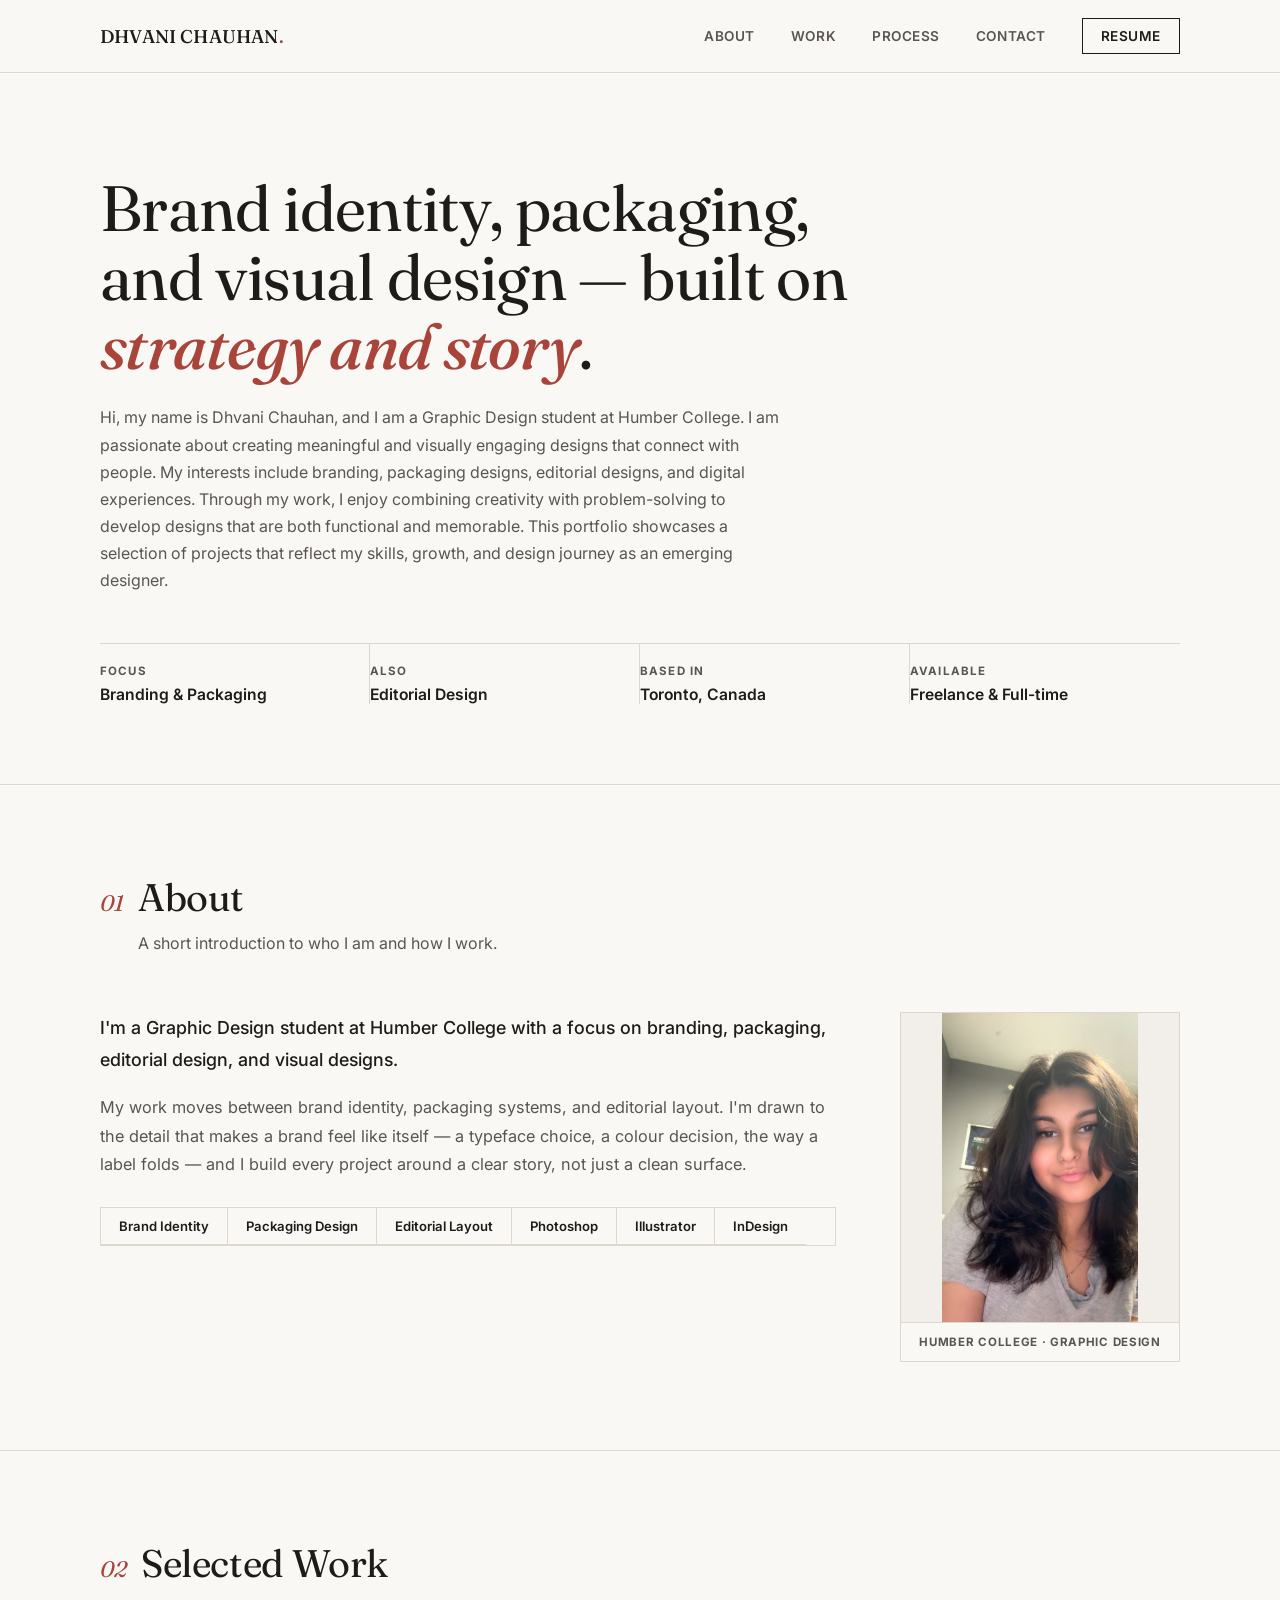
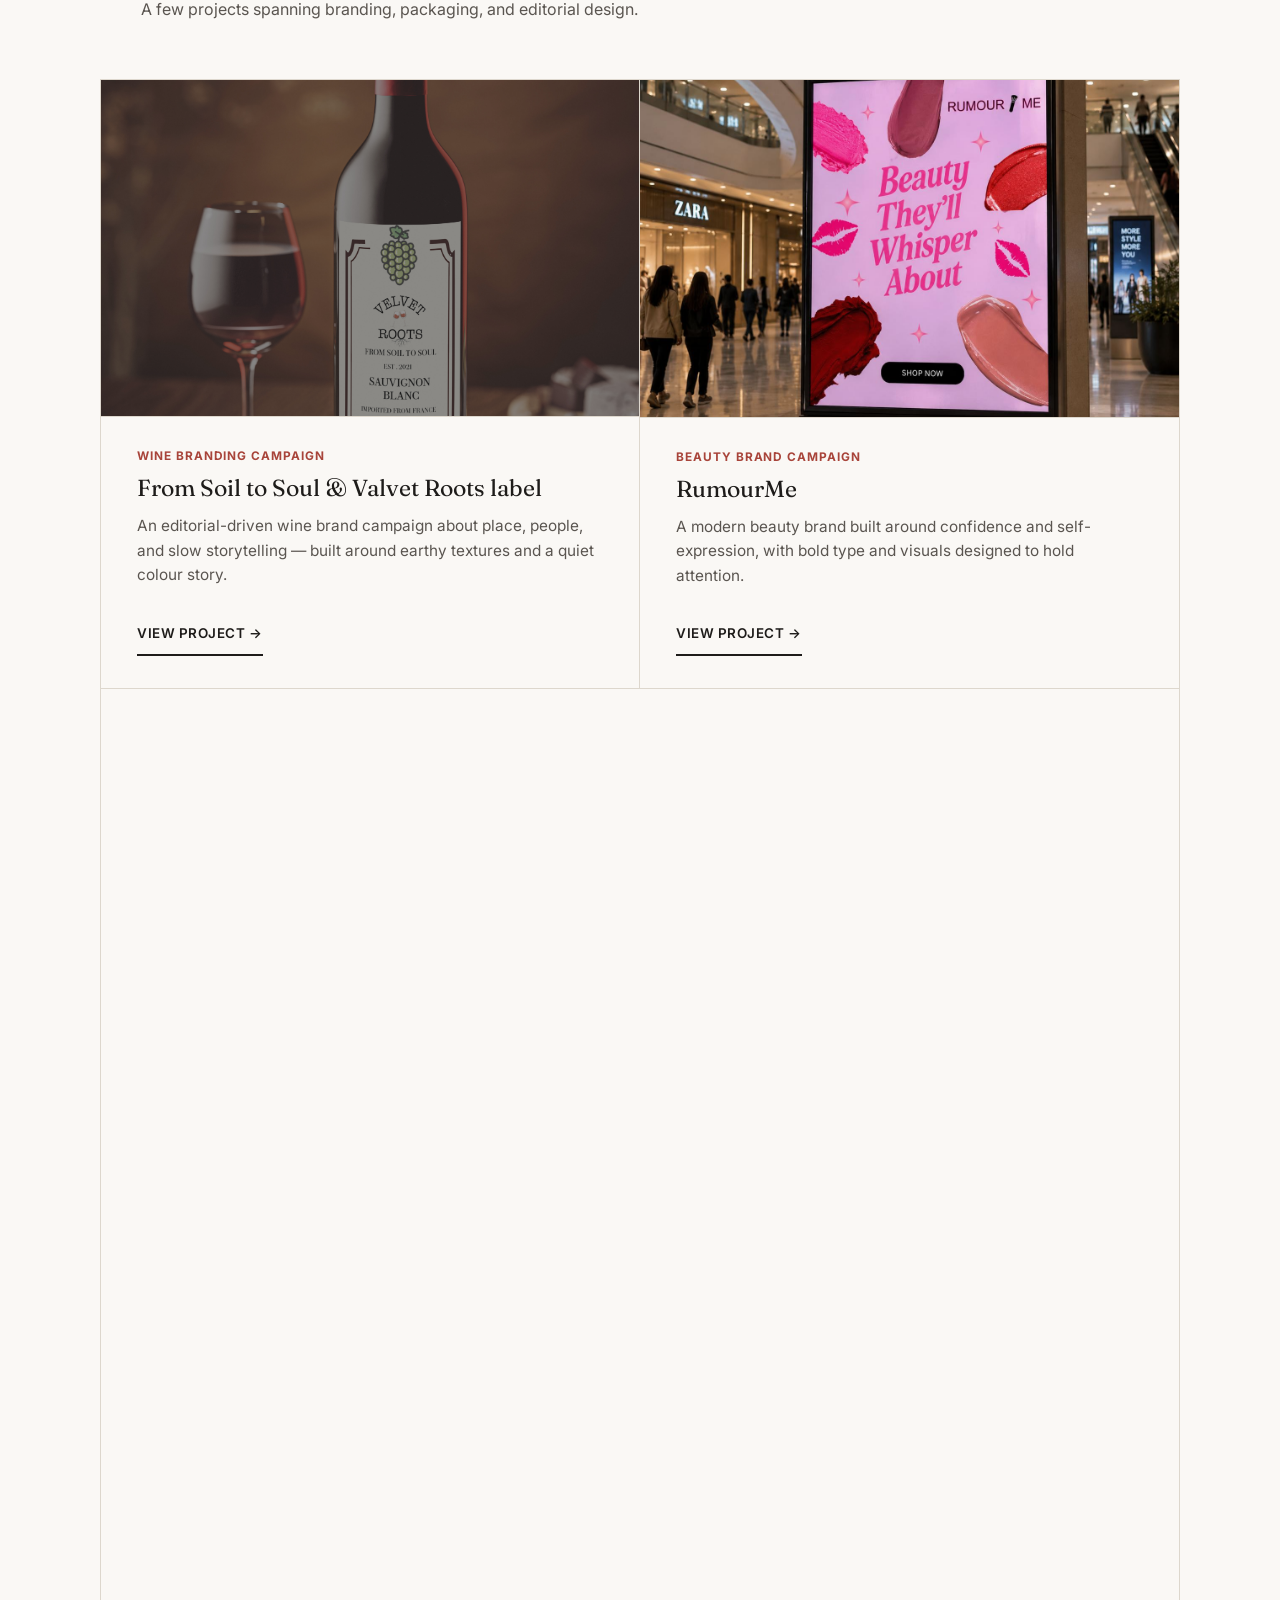
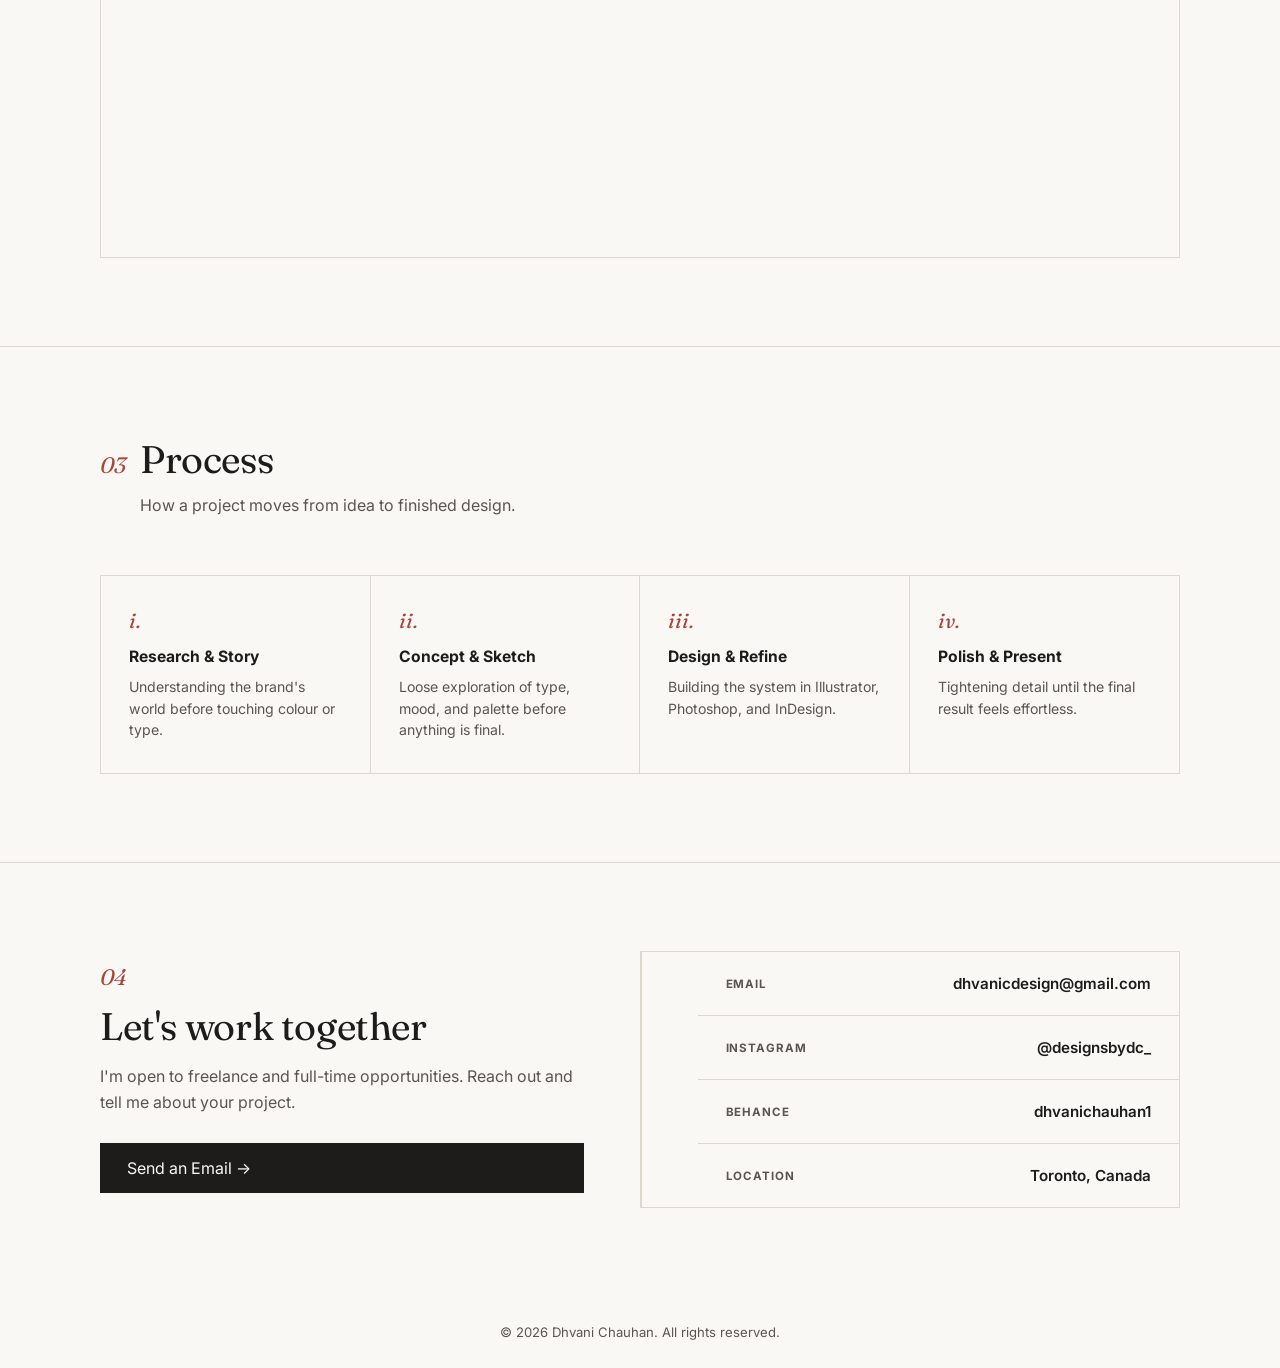
==== index.html @ 1aedb8bd "Update index.html" ====
<!DOCTYPE html>
<html lang="en">
<head>
<meta charset="UTF-8">
<meta name="viewport" content="width=device-width, initial-scale=1.0">
<title>Dhvani Chauhan — Graphic Design</title>
<link rel="preconnect" href="https://fonts.googleapis.com">
<link rel="preconnect" href="https://fonts.gstatic.com" crossorigin>
<link href="https://fonts.googleapis.com/css2?family=Fraunces:opsz,wght@9..144,300..700&family=Inter:wght@400;500;600;700;800&display=swap" rel="stylesheet">
<style>
  :root{
    --paper:#FAF8F5;
    --panel:#F2EFEA;
    --ink:#1E1C1A;
    --ink-soft:#5A5550;
    --line:#DDD7CD;
    --accent:#A8443A;
    --accent-soft:#E8D9D2;
    --num-offset:52px;
  }

  *{margin:0;padding:0;box-sizing:border-box;}
  html{scroll-behavior:smooth;}

  body{
    background:var(--paper);
    color:var(--ink);
    font-family:'Inter', sans-serif;
  }

  @media (prefers-reduced-motion: reduce){
    *{animation:none !important; transition:none !important;}
  }

  a{color:inherit;text-decoration:none;}
  img{display:block;max-width:100%;}

  .wrap{max-width:1160px;margin:0 auto;padding:0 40px;}

  nav{
    position:sticky; top:0; z-index:50;
    background:var(--paper);
    border-bottom:1px solid var(--line);
  }
  nav .wrap{display:flex;align-items:center;justify-content:space-between;height:72px;}
  .brand{
    font-family:'Fraunces', serif;
    font-weight:500;
    font-size:1.15rem;
    letter-spacing:0.01em;
    text-transform:uppercase;
  }
  .brand span{color:var(--accent);}
  .navlinks{display:flex;align-items:center;gap:36px;font-size:0.85rem;font-weight:600;letter-spacing:0.04em;text-transform:uppercase;}
  .navlinks a{position:relative;padding:6px 0;color:var(--ink-soft);transition:color .2s;}
  .navlinks a:hover{color:var(--ink);}
  .navlinks a:focus-visible, .btn:focus-visible, .pcard a:focus-visible{outline:2px solid var(--accent); outline-offset:3px;}
  .nav-resume{
    border:1.5px solid var(--ink); color:var(--ink) !important;
    padding:9px 18px !important; transition:background .2s, color .2s, border-color .2s;
  }
  .nav-resume:hover{background:var(--ink); color:var(--paper) !important;}

  header.hero{border-bottom:1px solid var(--line);}
  .hero-main{padding:100px 0 80px;}

  .eyebrow{
    font-size:0.78rem; font-weight:700; letter-spacing:0.12em; text-transform:uppercase;
    color:var(--accent); margin-bottom:20px; display:block;
  }

  h1.title{
    font-family:'Fraunces', serif;
    font-weight:400;
    font-size:clamp(2.4rem, 5vw, 4rem);
    line-height:1.08;
    letter-spacing:-0.01em;
    max-width:780px;
  }
  h1.title em{
    font-style:italic; font-weight:500; color:var(--accent);
  }

  .hero-sub{
    max-width:680px; margin-top:24px;
    font-size:1rem; line-height:1.7; color:var(--ink-soft);
  }

  .hero-stats{
    display:grid; grid-template-columns:repeat(4, 1fr);
    margin-top:48px; border-top:1px solid var(--line);
  }
  .side-stat{border-right:1px solid var(--line); padding:20px 28px 0 0;}
  .side-stat:last-child{border-right:none;}
  .side-stat .label{font-size:0.72rem; font-weight:700; letter-spacing:0.1em; text-transform:uppercase; color:var(--ink-soft); display:block; margin-bottom:6px;}
  .side-stat .value{font-size:0.98rem; font-weight:600;}

  .section{padding:88px 0; border-bottom:1px solid var(--line);}
  .section-head{
    display:flex; align-items:baseline; gap:14px; margin-bottom:56px; flex-wrap:wrap;
  }
  .section-head-text{flex:1; min-width:240px;}
  .section-num{
    font-family:'Fraunces', serif; font-weight:400; font-style:italic; font-size:1.4rem; color:var(--accent);
    line-height:1;
  }
  h2.section-title{
    font-family:'Fraunces', serif; font-weight:400; font-size:clamp(1.8rem,3.2vw,2.4rem);
    letter-spacing:-0.01em; margin-bottom:14px;
  }
  .section-head-text h2.section-title{display:inline; margin-bottom:0;}
  .section-desc{color:var(--ink-soft); font-size:1rem; line-height:1.6; max-width:560px;}
  .section-head-text .section-desc{display:block; margin-top:10px;}

  .about-section-grid{display:grid; grid-template-columns:1fr 280px; gap:64px; align-items:start;}
  .frame{
    position:relative; aspect-ratio:4/5; width:100%;
    background:var(--panel);
    border:1px solid var(--line);
    display:flex; align-items:center; justify-content:center;
  }
  .frame-initial{font-family:'Fraunces', serif; font-weight:400; font-size:5rem; color:var(--ink-soft);}
  .frame-photo{position:absolute; inset:0; width:100%; height:100%; object-fit:contain; display:block;}
  .frame-caption{
    position:absolute; bottom:0; left:0; right:0;
    border-top:1px solid var(--line); background:var(--paper);
    padding:12px 14px; font-size:0.72rem; font-weight:700; letter-spacing:0.06em; text-transform:uppercase;
    text-align:center; color:var(--ink-soft);
  }
  .about-copy p{font-size:1.02rem; line-height:1.75; color:var(--ink-soft); margin-bottom:18px;}
  .about-copy p:first-child{font-size:1.12rem; color:var(--ink); font-weight:500;}
  .skills-row{display:flex; gap:0; flex-wrap:wrap; margin-top:28px; border:1px solid var(--line);}
  .skill-chip{
    font-size:0.82rem; font-weight:600; padding:10px 18px;
    border-right:1px solid var(--line); border-bottom:1px solid var(--line);
  }
  .skill-chip:last-child{border-right:none;}

  .pin-grid{
    display:grid; grid-template-columns:repeat(2, 1fr);
    border:1px solid var(--line);
  }
  .pcard{
    background:var(--paper);
    display:flex; flex-direction:column;
    border-right:1px solid var(--line);
    border-bottom:1px solid var(--line);
  }
  .pcard:nth-child(2n){border-right:none;}
  .pin-grid .pcard:nth-last-child(-n+2){border-bottom:none;}

  .pcard-img-wrap{overflow:hidden; border-bottom:1px solid var(--line);}
  .pcard-img{
    width:100%; aspect-ratio:16/10; object-fit:cover; display:block;
    filter:grayscale(8%);
    transition:transform .5s ease;
  }
  .pcard:hover .pcard-img{transform:scale(1.03);}

  .pcard-body{padding:32px 36px; flex:1; display:flex; flex-direction:column;}
  .pcard-meta{font-size:0.74rem; font-weight:700; color:var(--accent); letter-spacing:0.08em; text-transform:uppercase; margin-bottom:10px;}
  .pcard h3{
    font-family:'Fraunces', serif; font-weight:400; font-size:1.45rem; margin-bottom:12px;
  }
  .pcard p{color:var(--ink-soft); font-size:0.96rem; line-height:1.6; margin-bottom:24px; flex:1;}

  .btn{
    display:inline-flex; align-items:center; gap:8px;
    font-weight:600; font-size:0.84rem; letter-spacing:0.04em; text-transform:uppercase;
    padding:13px 0; width:fit-content;
    border-bottom:2px solid var(--ink); transition:border-color .2s, color .2s;
  }
  .btn:hover{color:var(--accent); border-color:var(--accent);}
  .btn-block{
    border:1px solid var(--ink); border-bottom-width:1px; padding:14px 26px; background:var(--ink); color:var(--paper);
    transition:background .2s, color .2s, border-color .2s;
  }
  .btn-block:hover{background:var(--accent); border-color:var(--accent); color:#fff;}

  .process-row{
    display:grid; grid-template-columns:repeat(4,1fr);
    border:1px solid var(--line);
  }
  .process-step{
    padding:32px 28px; border-right:1px solid var(--line);
  }
  .process-step:last-child{border-right:none;}
  .process-step .num{
    font-family:'Fraunces', serif; font-style:italic; font-weight:400; font-size:1.3rem; color:var(--accent); margin-bottom:14px; display:block;
  }
  .process-step h4{font-size:0.98rem; font-weight:700; margin-bottom:10px;}
  .process-step p{font-size:0.88rem; color:var(--ink-soft); line-height:1.55;}

  #contact{border-bottom:none;}
  .contact-grid{display:grid; grid-template-columns:1fr 1px 1fr; gap:0;}
  .contact-left{padding-right:56px; display:flex; flex-direction:column; justify-content:center;}
  .contact-divider{background:var(--line);}
  .contact-right{padding-left:56px; display:flex; flex-direction:column; gap:0; border:1px solid var(--line);}
  .contact-row{
    display:flex; align-items:center; justify-content:space-between;
    padding:22px 28px; border-bottom:1px solid var(--line);
  }
  .contact-row:last-child{border-bottom:none;}
  .contact-label{font-size:0.72rem; font-weight:700; letter-spacing:0.08em; text-transform:uppercase; color:var(--ink-soft);}
  .contact-value{font-size:0.95rem; font-weight:600;}
  .contact-row a.contact-value:hover{color:var(--accent);}

  footer{
    text-align:center; padding:28px 0; font-size:0.82rem; color:var(--ink-soft);
  }

  .reveal{opacity:0; transform:translateY(18px); transition:opacity .6s ease, transform .6s ease;}
  .reveal.in{opacity:1; transform:translateY(0);}

  @media (max-width:900px){
    .hero-main{padding:60px 0 40px;}
    .hero-stats{grid-template-columns:repeat(2, 1fr); row-gap:20px;}
    .side-stat{border-right:none; border-bottom:1px solid var(--line); padding:0 0 20px;}
    .side-stat:nth-child(odd){border-right:1px solid var(--line); padding-right:20px;}
    .about-section-grid{grid-template-columns:1fr; gap:28px;}
    .frame{width:140px; margin:0 auto;}
    .pin-grid{grid-template-columns:1fr;}
    .pcard{border-right:none !important;}
    .process-row{grid-template-columns:repeat(2,1fr);}
    .process-step{border-bottom:1px solid var(--line);}
    .contact-grid{grid-template-columns:1fr;}
    .contact-divider{display:none;}
    .contact-right{padding-left:0; margin-top:36px;}
    .contact-left{padding-right:0;}
    .navlinks{display:none;}
  }
</style>
</head>
<body>

<nav>
  <div class="wrap">
    <a href="#" class="brand">Dhvani Chauhan<span>.</span></a>
    <div class="navlinks">
      <a href="#about">About</a>
      <a href="#work">Work</a>
      <a href="#process">Process</a>
      <a href="#contact">Contact</a>
      <a href="assets/dhvani-chauhan-resume.pdf" target="_blank" rel="noopener" class="nav-resume">Resume</a>
    </div>
  </div>
</nav>

<header class="hero">
  <div class="wrap">
    <div class="hero-main">
      <h1 class="title">Brand identity, packaging, and visual design — built on <em>strategy and story</em>.</h1>
      <p class="hero-sub">Hi, my name is Dhvani Chauhan, and I am a Graphic Design student at Humber College. I am passionate about creating meaningful and visually engaging designs that connect with people. My interests include branding, packaging designs, editorial designs, and digital experiences. Through my work, I enjoy combining creativity with problem-solving to develop designs that are both functional and memorable. This portfolio showcases a selection of projects that reflect my skills, growth, and design journey as an emerging designer.</p>
      <div class="hero-stats">
        <div class="side-stat">
          <span class="label">Focus</span>
          <span class="value">Branding & Packaging</span>
        </div>
        <div class="side-stat">
          <span class="label">Also</span>
          <span class="value">Editorial Design</span>
        </div>
        <div class="side-stat">
          <span class="label">Based In</span>
          <span class="value">Toronto, Canada</span>
        </div>
        <div class="side-stat">
          <span class="label">Available</span>
          <span class="value">Freelance & Full-time</span>
        </div>
      </div>
    </div>
  </div>
</header>

<section id="about" class="section">
  <div class="wrap">
    <div class="section-head">
      <span class="section-num reveal">01</span>
      <div class="section-head-text reveal">
        <h2 class="section-title">About</h2>
        <p class="section-desc">A short introduction to who I am and how I work.</p>
      </div>
    </div>
    <div class="about-section-grid">
      <div class="reveal about-copy">
        <p>I'm a Graphic Design student at Humber College with a focus on branding, packaging, editorial design, and visual designs.</p>
        <p>My work moves between brand identity, packaging systems, and editorial layout. I'm drawn to the detail that makes a brand feel like itself — a typeface choice, a colour decision, the way a label folds — and I build every project around a clear story, not just a clean surface.</p>
        <div class="skills-row">
          <span class="skill-chip">Brand Identity</span>
          <span class="skill-chip">Packaging Design</span>
          <span class="skill-chip">Editorial Layout</span>
          <span class="skill-chip">Photoshop</span>
          <span class="skill-chip">Illustrator</span>
          <span class="skill-chip">InDesign</span>
        </div>
      </div>
      <div class="reveal frame">
        <img class="frame-photo" src="assets/images/dhvani-photo.jpeg" alt="Portrait of Dhvani Chauhan">
        <span class="frame-caption">Humber College · Graphic Design</span>
      </div>
    </div>
  </div>
</section>

<section id="work" class="section">
  <div class="wrap">
    <div class="section-head">
      <span class="section-num reveal">02</span>
      <div class="section-head-text reveal">
        <h2 class="section-title">Selected Work</h2>
        <p class="section-desc">A few projects spanning branding, packaging, and editorial design.</p>
      </div>
    </div>

    <div class="pin-grid">

      <article class="pcard reveal">
        <div class="pcard-img-wrap">
          <img class="pcard-img" src="assets/images/from-soil-to-soul-cover.jpg" alt="From Soil to Soul wine branding campaign cover">
        </div>
        <div class="pcard-body">
          <span class="pcard-meta">Wine Branding Campaign</span>
          <h3>From Soil to Soul & Valvet Roots label</h3>
          <p>An editorial-driven wine brand campaign about place, people, and slow storytelling — built around earthy textures and a quiet colour story.</p>
          <a class="btn" href="project-from-soil-to-soul.html">View Project →</a>
        </div>
      </article>

      <article class="pcard reveal">
        <div class="pcard-img-wrap">
          <img class="pcard-img" src="assets/images/rumour-me-cover.jpeg" alt="RumourMe beauty brand campaign cover">
        </div>
        <div class="pcard-body">
          <span class="pcard-meta">Beauty Brand Campaign</span>
          <h3>RumourMe</h3>
          <p>A modern beauty brand built around confidence and self-expression, with bold type and visuals designed to hold attention.</p>
          <a class="btn" href="project-rumourme.html">View Project →</a>
        </div>
      </article>

      <article class="pcard reveal">
        <div class="pcard-img-wrap">
          <img class="pcard-img" src="assets/images/velvet-roots-cover.jpg" alt="Velvet Roots wine packaging design cover">
        </div>
        <div class="pcard-body">
          <span class="pcard-meta">Wine Packaging Design</span>
          <h3>Velvet Roots</h3>
          <p>A wine packaging system designed to feel rich and tactile on the shelf, with label details that reward a second look.</p>
          <a class="btn" href="project-velvet-roots.html">View Project →</a>
        </div>
      </article>

      <article class="pcard reveal">
        <div class="pcard-img-wrap">
          <img class="pcard-img" src="assets/images/enemies-cover-mockup.jpeg" alt="Enemies movie poster design cover">
        </div>
        <div class="pcard-body">
          <span class="pcard-meta">Movie Poster Design</span>
          <h3>Enemies: A Tale for Lads and Lasses</h3>
          <p>A movie poster concept balancing mood and narrative tension, using layered type and a restrained palette to set the tone.</p>
          <a class="btn" href="project-enemies.html">View Project →</a>
        </div>
      </article>


      <article class="pcard reveal">
        <div class="pcard-img-wrap">
          <img class="pcard-img" src="assets/images/kapoor-flyer-mockup.jpg" alt="Kapoor Beauty Spa brand identity and flyer">
        </div>
        <div class="pcard-body">
          <span class="pcard-meta">Brand Identity &amp; Print Design</span>
          <h3>Kapoor Beauty Spa</h3>
          <p>A complete brand identity for a local beauty spa — from logo concept through to a printed grand opening flyer.</p>
          <a class="btn" href="project-kapoor-beauty-spa.html">View Project →</a>
        </div>
      </article>

    </div>
  </div>
</section>

<section id="process" class="section">
  <div class="wrap">
    <div class="section-head">
      <span class="section-num reveal">03</span>
      <div class="section-head-text reveal">
        <h2 class="section-title">Process</h2>
        <p class="section-desc">How a project moves from idea to finished design.</p>
      </div>
    </div>
    <div class="process-row reveal">
      <div class="process-step">
        <span class="num">i.</span>
        <h4>Research & Story</h4>
        <p>Understanding the brand's world before touching colour or type.</p>
      </div>
      <div class="process-step">
        <span class="num">ii.</span>
        <h4>Concept & Sketch</h4>
        <p>Loose exploration of type, mood, and palette before anything is final.</p>
      </div>
      <div class="process-step">
        <span class="num">iii.</span>
        <h4>Design & Refine</h4>
        <p>Building the system in Illustrator, Photoshop, and InDesign.</p>
      </div>
      <div class="process-step">
        <span class="num">iv.</span>
        <h4>Polish & Present</h4>
        <p>Tightening detail until the final result feels effortless.</p>
      </div>
    </div>
  </div>
</section>

<section id="contact" class="section">
  <div class="wrap contact-grid">
    <div class="contact-left reveal">
      <span class="section-num">04</span>
      <h2 class="section-title" style="margin-top:14px;">Let's work together</h2>
      <p class="section-desc">I'm open to freelance and full-time opportunities. Reach out and tell me about your project.</p>
      <a class="btn-block" style="margin-top:28px;" href="mailto:dhvanicdesign@gmail.com">Send an Email →</a>
    </div>
    <div class="contact-divider"></div>
    <div class="contact-right reveal">
      <div class="contact-row">
        <span class="contact-label">Email</span>
        <a class="contact-value" href="mailto:dhvanicdesign@gmail.com">dhvanicdesign@gmail.com</a>
      </div>
      <div class="contact-row">
        <span class="contact-label">Instagram</span>
        <a class="contact-value" href="https://www.instagram.com/designsbydc_/?hl=en" target="_blank" rel="noopener">@designsbydc_</a>
      </div>
      <div class="contact-row">
        <span class="contact-label">Behance</span>
        <a class="contact-value" href="https://www.behance.net/dhvanichauhan1" target="_blank" rel="noopener">dhvanichauhan1</a>
      </div>
      <div class="contact-row">
        <span class="contact-label">Location</span>
        <span class="contact-value">Toronto, Canada</span>
      </div>
    </div>
  </div>
</section>

<footer>
  © 2026 Dhvani Chauhan. All rights reserved.
</footer>

<script>
  const reveals = document.querySelectorAll('.reveal');
  const obs = new IntersectionObserver((entries)=>{
    entries.forEach(e=>{ if(e.isIntersecting){ e.target.classList.add('in'); } });
  }, {threshold:0.15});
  reveals.forEach(el=>obs.observe(el));
</script>
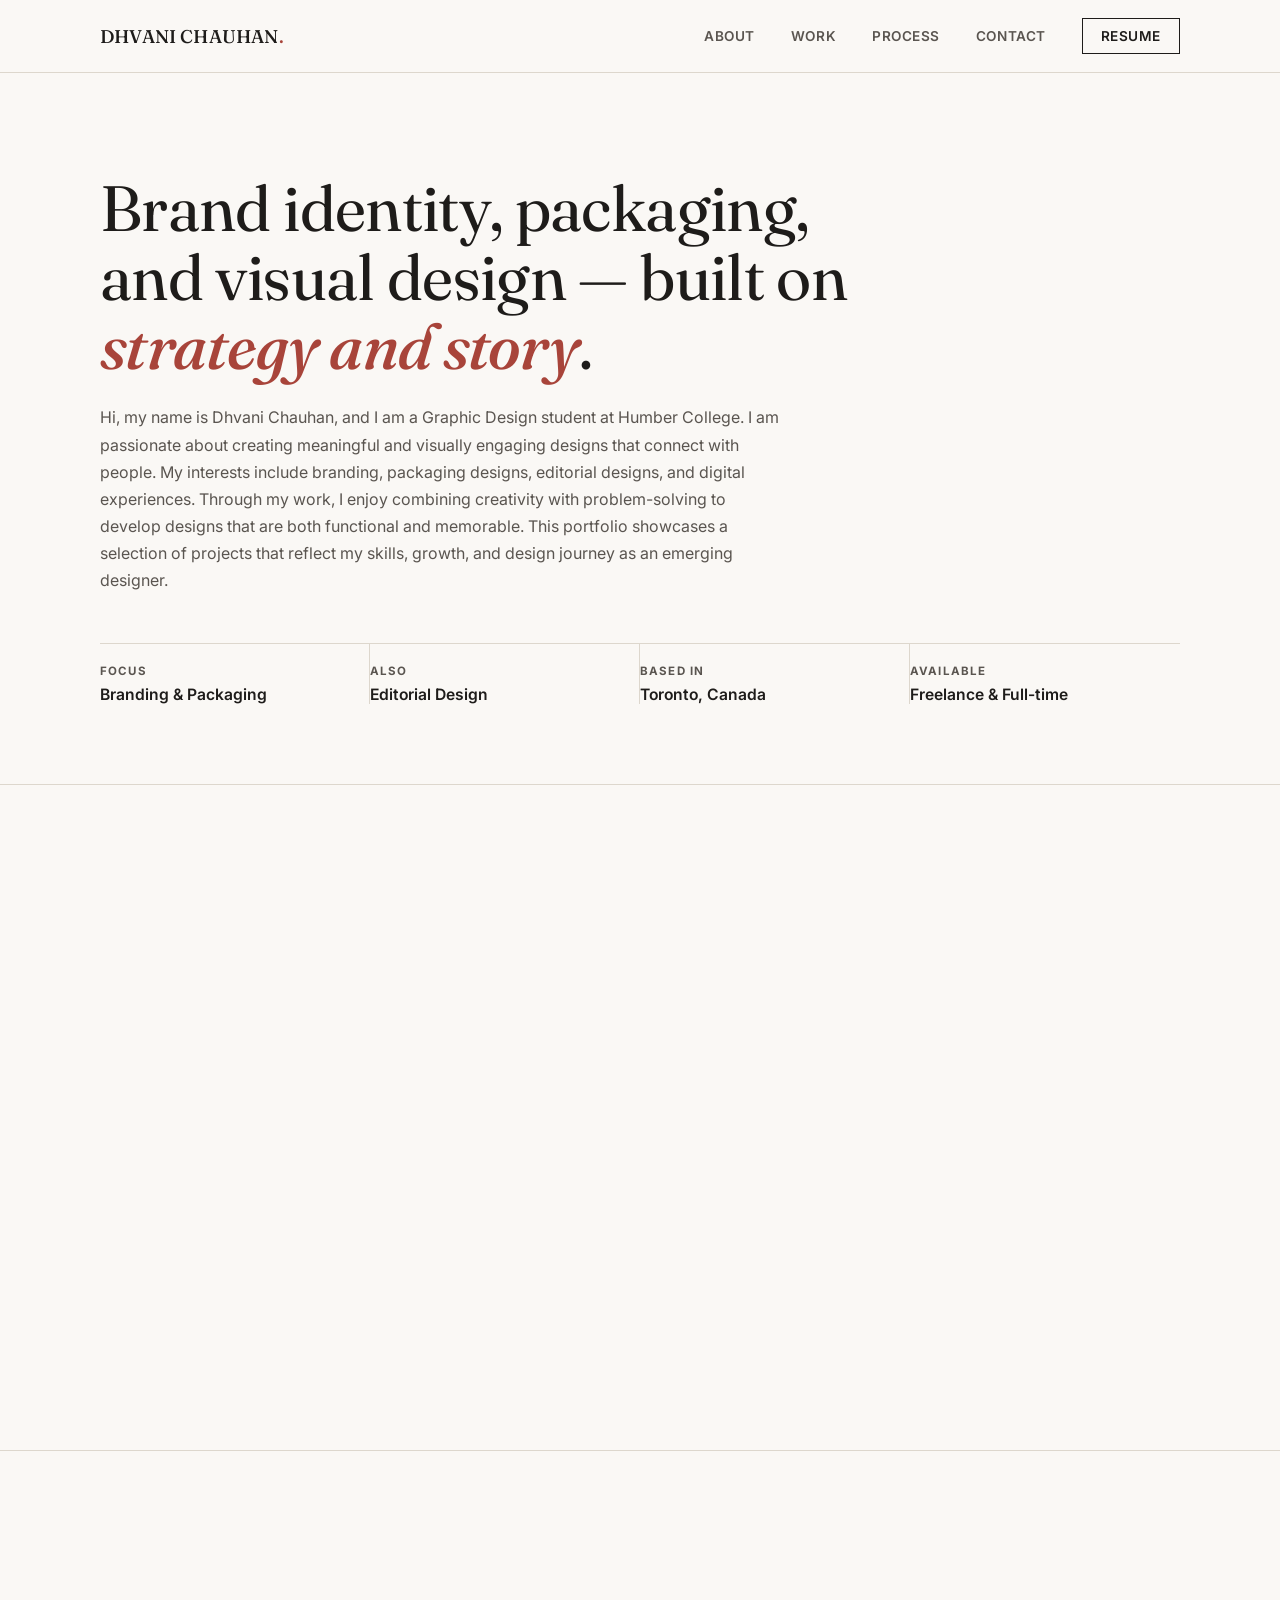
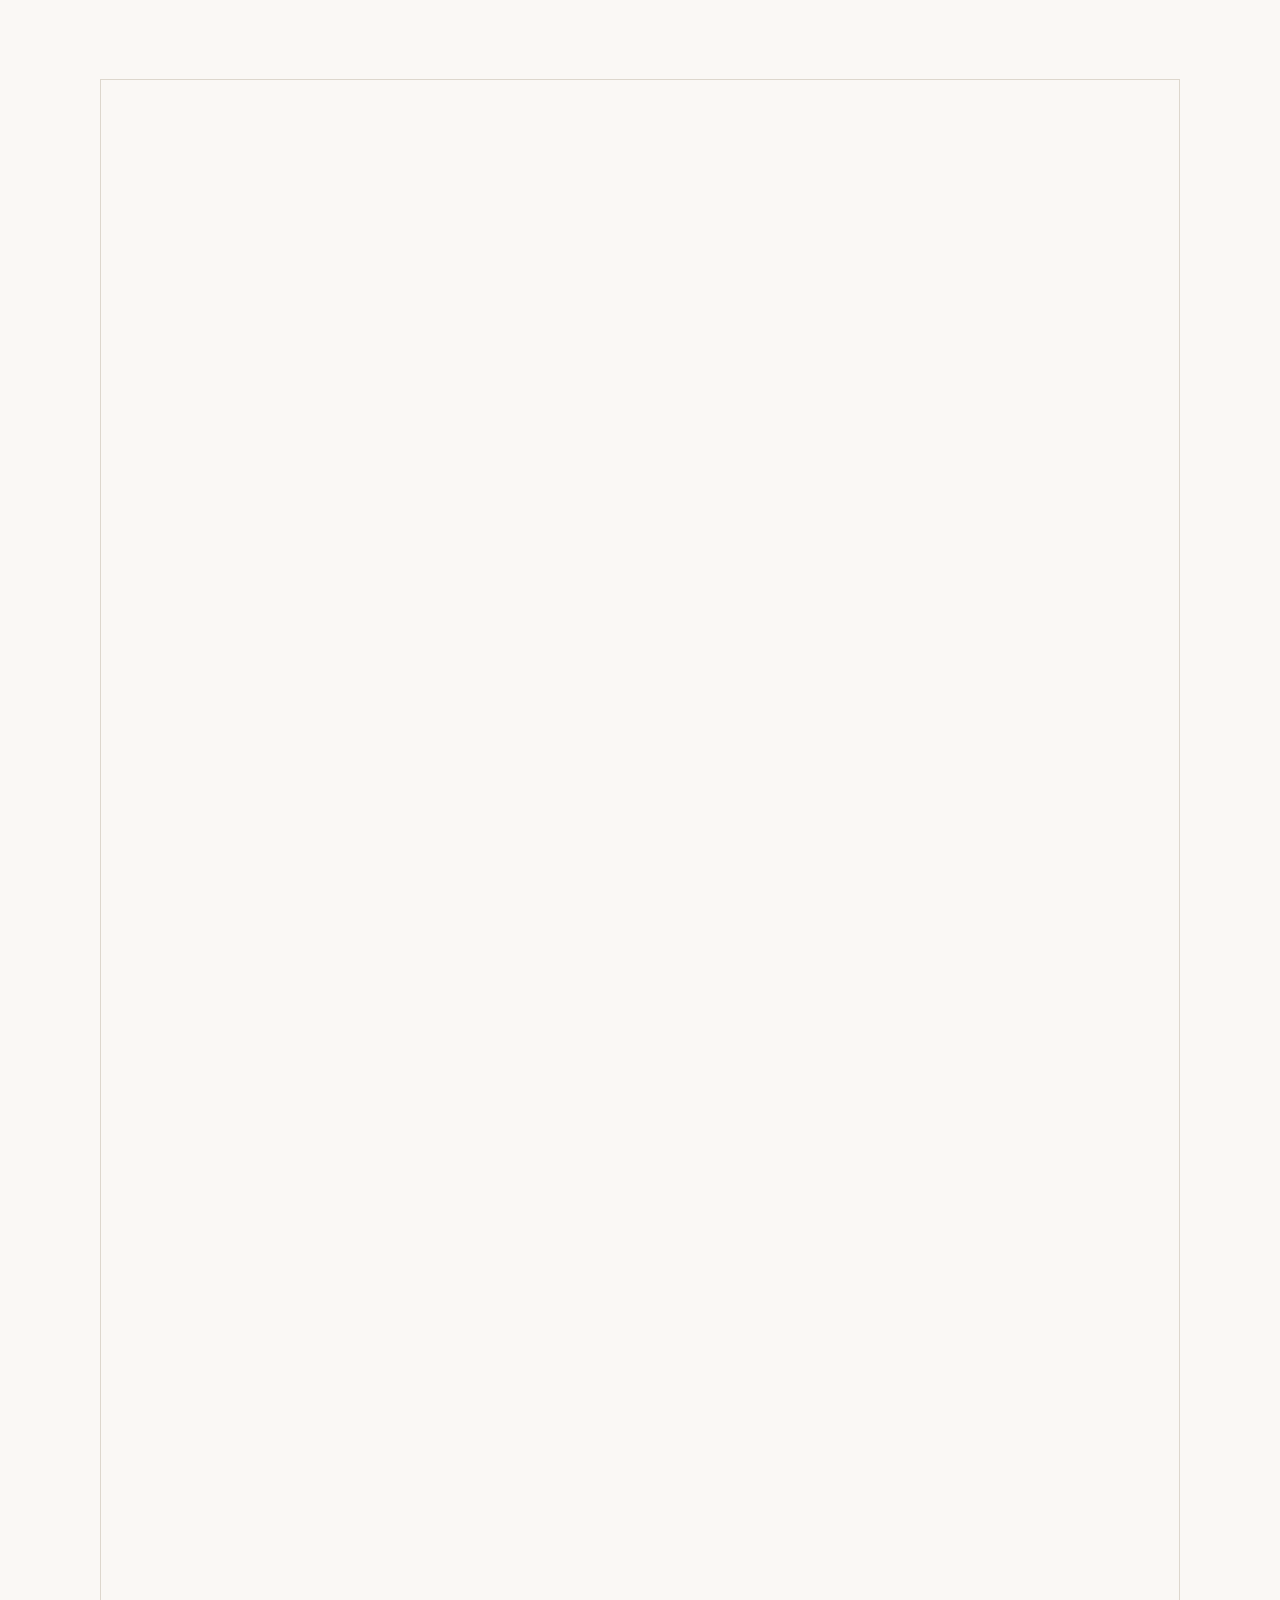
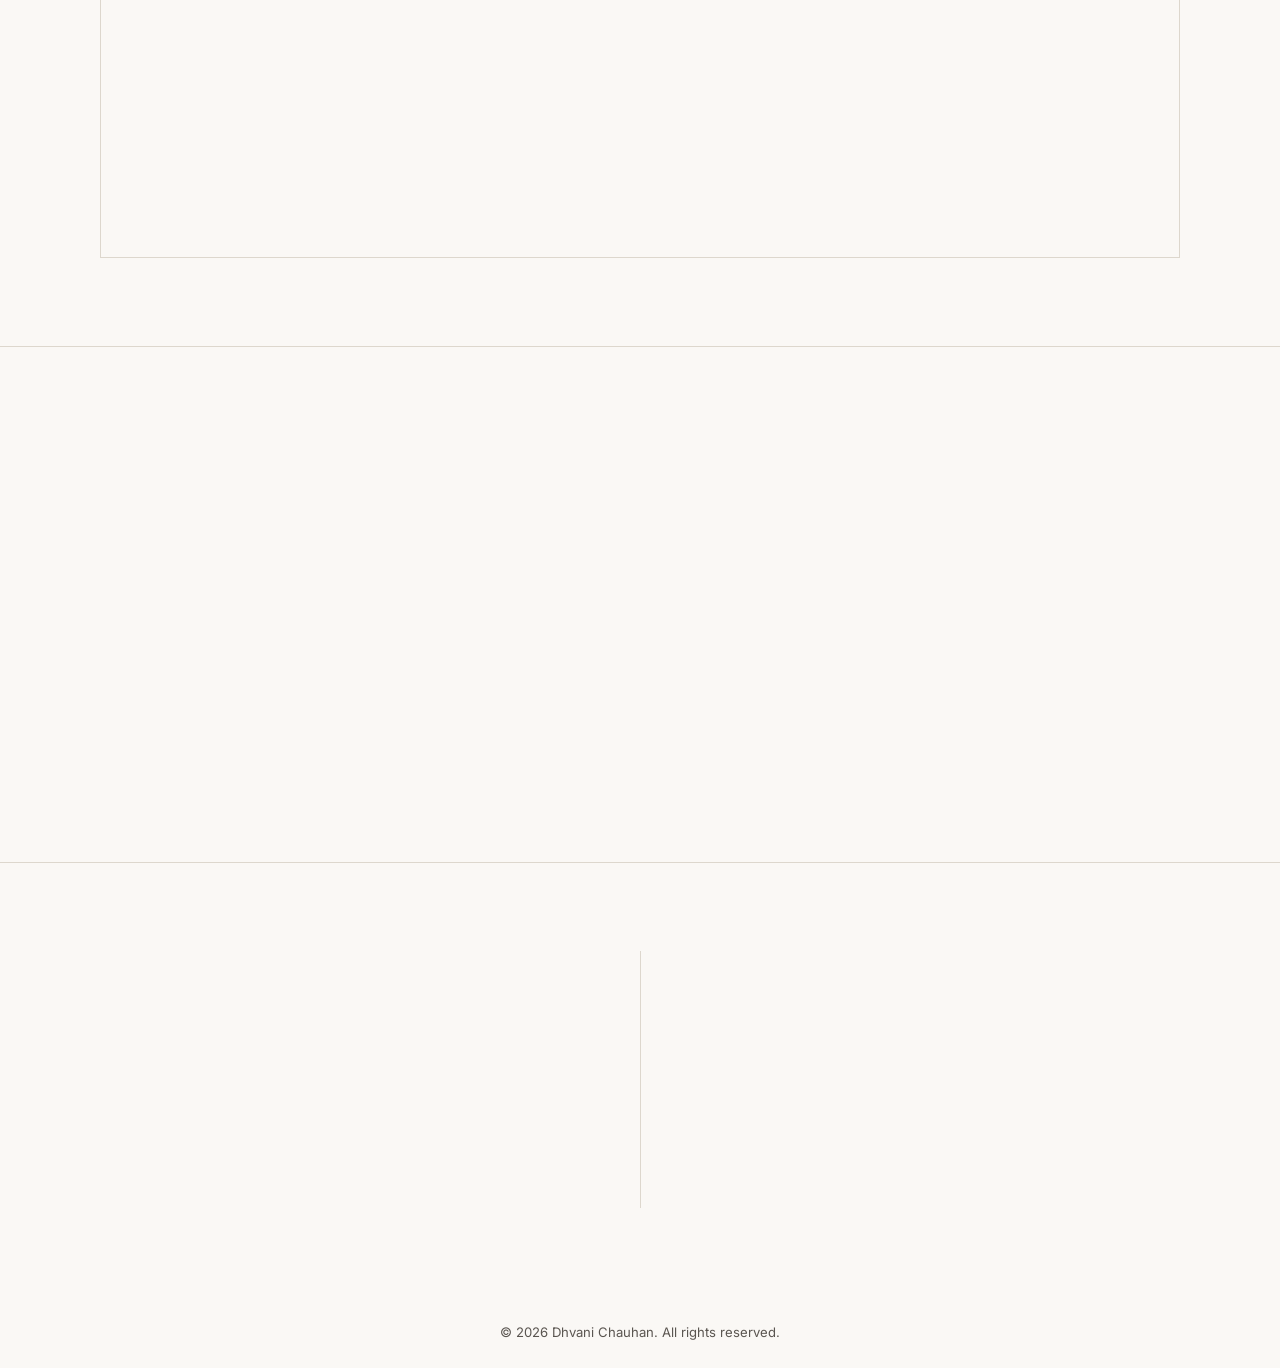
==== commit cc5d753a: "Update index.html" ====
--- a/index.html
+++ b/index.html
@@ -448,11 +448,3 @@
   © 2026 Dhvani Chauhan. All rights reserved.
 </footer>
 
-<script>
-  const reveals = document.querySelectorAll('.reveal');
-  const obs = new IntersectionObserver((entries)=>{
-    entries.forEach(e=>{ if(e.isIntersecting){ e.target.classList.add('in'); } });
-  }, {threshold:0.15});
-  reveals.forEach(el=>obs.observe(el));
-</script>
-
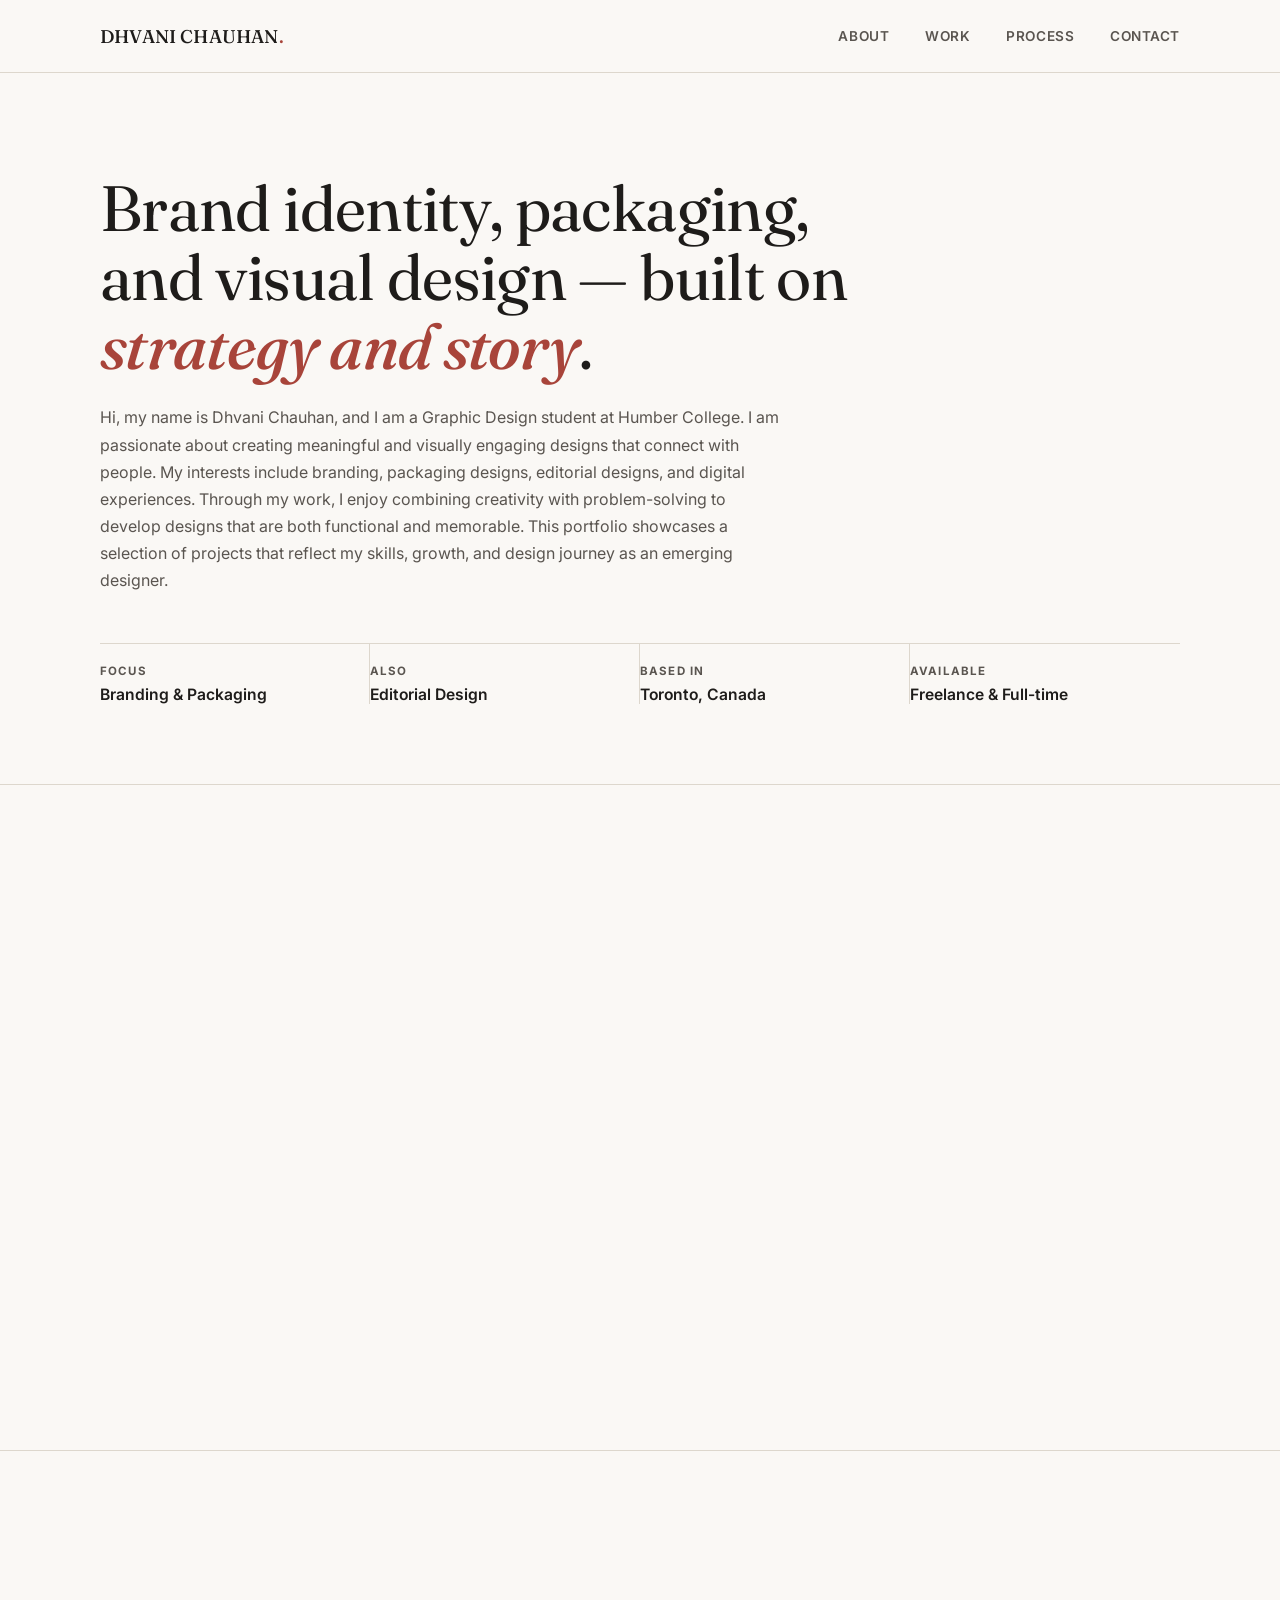
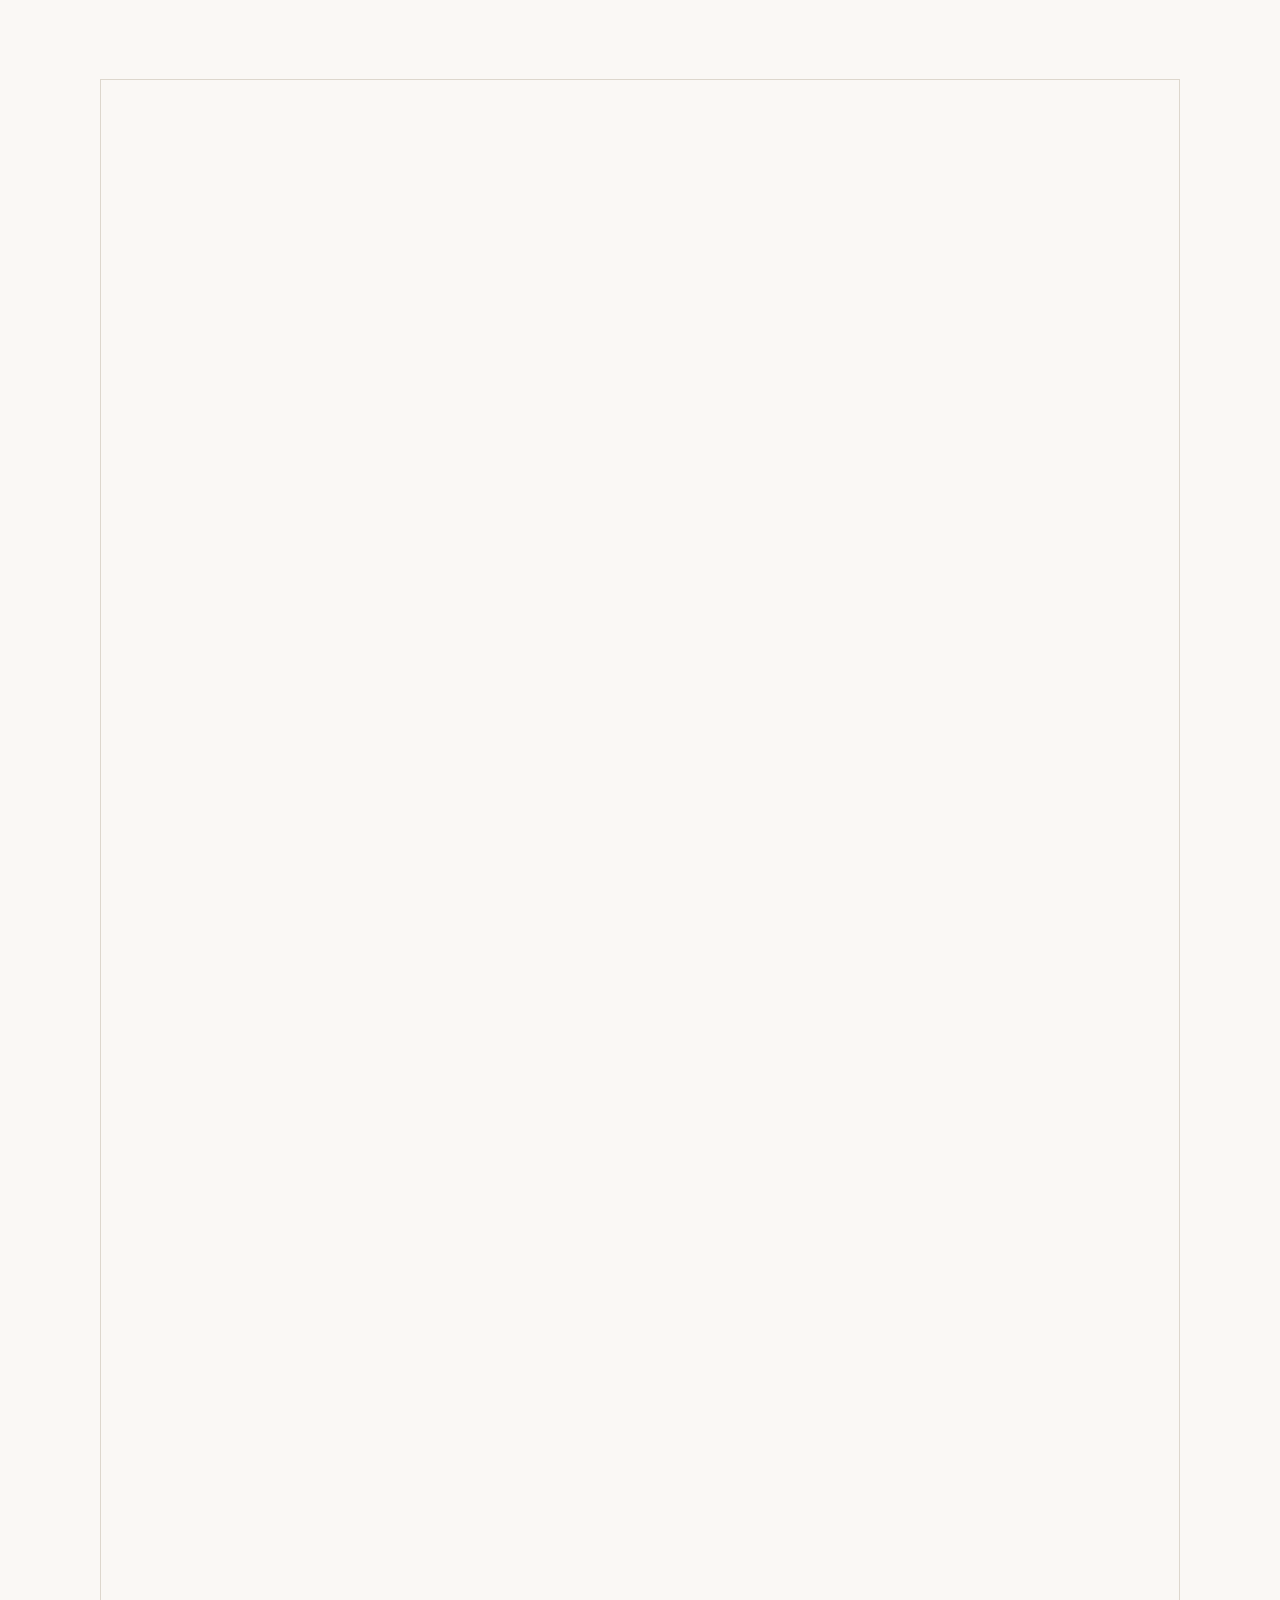
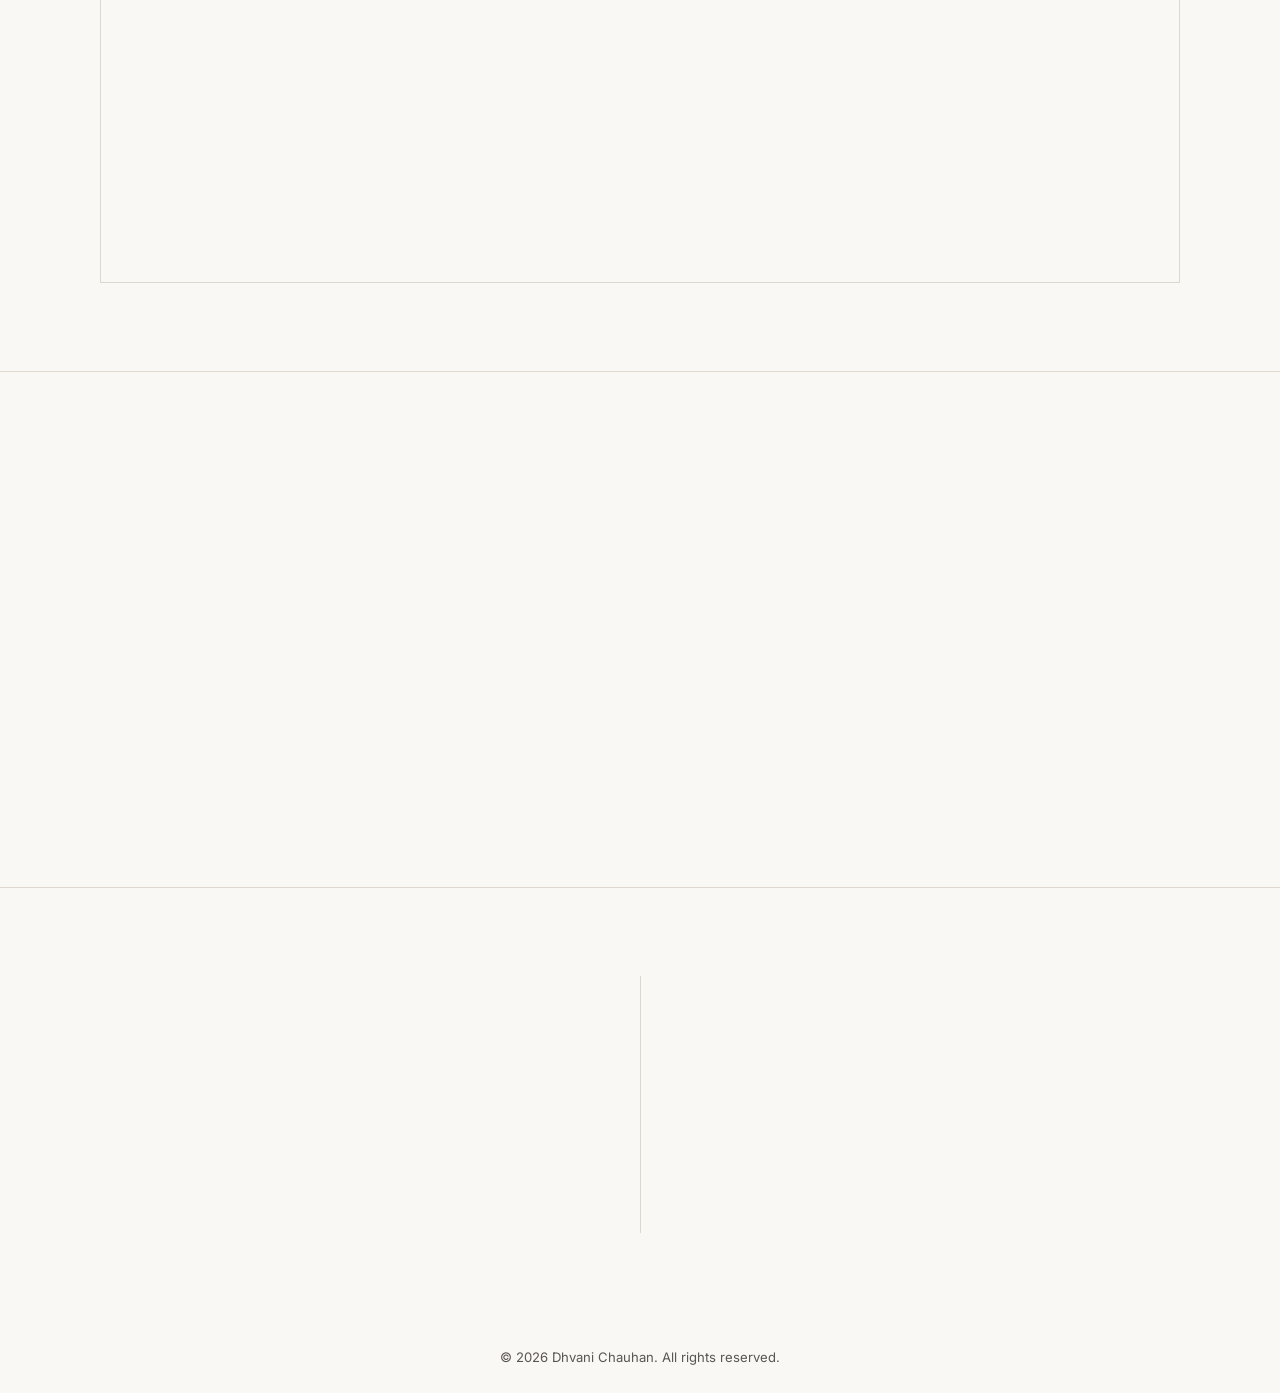
==== commit 0444ea3a: "Update index.html" ====
--- a/index.html
+++ b/index.html
@@ -229,6 +229,50 @@
     .contact-left{padding-right:0;}
     .navlinks{display:none;}
   }
+
+  /* ── HAMBURGER MENU ── */
+  .hamburger{
+    display:none; flex-direction:column; justify-content:center;
+    gap:5px; cursor:pointer; padding:4px; background:none; border:none;
+    z-index:100;
+  }
+  .hamburger span{
+    display:block; width:22px; height:2px;
+    background:var(--ink); transition:transform .3s ease, opacity .3s ease;
+  }
+  .hamburger.open span:nth-child(1){transform:translateY(7px) rotate(45deg);}
+  .hamburger.open span:nth-child(2){opacity:0;}
+  .hamburger.open span:nth-child(3){transform:translateY(-7px) rotate(-45deg);}
+  .mobile-menu{
+    display:none; position:fixed; top:72px; left:0; right:0;
+    background:var(--paper); border-bottom:1px solid var(--line);
+    flex-direction:column; padding:16px 24px 24px;
+    z-index:49; box-shadow:0 8px 24px rgba(30,28,26,0.12);
+  }
+  .mobile-menu.open{display:flex;}
+  .mobile-menu a{
+    font-size:0.9rem; font-weight:600; letter-spacing:0.06em;
+    text-transform:uppercase; color:var(--ink-soft);
+    padding:14px 0; border-bottom:1px solid var(--line); transition:color .2s;
+  }
+  .mobile-menu a:last-child{border-bottom:none; padding-bottom:0;}
+  .mobile-menu a:hover{color:var(--accent);}
+  @media (max-width:900px){
+    .hamburger{display:flex;}
+    .wrap{padding:0 24px;}
+    .pin-grid .pcard:nth-last-child(-n+2){border-bottom:1px solid var(--line);}
+    .pin-grid .pcard:last-child{border-bottom:none;}
+  }
+  @media (max-width:600px){
+    .wrap{padding:0 20px;}
+    .section{padding:56px 0;}
+    .hero-main{padding:44px 0 36px;}
+    .process-row{grid-template-columns:1fr;}
+    .process-step{border-right:none; border-bottom:1px solid var(--line);}
+    .process-step:last-child{border-bottom:none;}
+    .contact-row{padding:18px 16px; flex-direction:column; align-items:flex-start; gap:4px;}
+    footer{font-size:0.78rem; padding:20px 0;}
+  }
 </style>
 </head>
 <body>
@@ -241,10 +285,19 @@
       <a href="#work">Work</a>
       <a href="#process">Process</a>
       <a href="#contact">Contact</a>
-      <a href="assets/dhvani-chauhan-resume.pdf" target="_blank" rel="noopener" class="nav-resume">Resume</a>
+    <button class="hamburger" id="hamburger" aria-label="Open menu">
+      <span></span><span></span><span></span>
+    </button>
     </div>
   </div>
 </nav>
+
+<div class="mobile-menu" id="mobileMenu">
+  <a href="#about" onclick="closeMobile()">About</a>
+  <a href="#work" onclick="closeMobile()">Work</a>
+  <a href="#process" onclick="closeMobile()">Process</a>
+  <a href="#contact" onclick="closeMobile()">Contact</a>
+</div>
 
 <header class="hero">
   <div class="wrap">
@@ -366,6 +419,18 @@
 
       <article class="pcard reveal">
         <div class="pcard-img-wrap">
+          <img class="pcard-img" src="assets/images/house-of-lehar-cover.jpg" alt="House of Lehar UX design cover">
+        </div>
+        <div class="pcard-body">
+          <span class="pcard-meta">UX & Web Design</span>
+          <h3>House of Lehar</h3>
+          <p>A UX and web design project for an Indian fashion e-commerce brand — built around a clear user flow and a warm, editorial visual language.</p>
+          <a class="btn" href="project-house-of-lehar.html">View Project →</a>
+        </div>
+      </article>
+
+      <article class="pcard reveal">
+        <div class="pcard-img-wrap">
           <img class="pcard-img" src="assets/images/kapoor-flyer-mockup.jpg" alt="Kapoor Beauty Spa brand identity and flyer">
         </div>
         <div class="pcard-body">
@@ -447,4 +512,17 @@
 <footer>
   © 2026 Dhvani Chauhan. All rights reserved.
 </footer>
-
+<script>
+  const hamburger = document.getElementById('hamburger');
+  const mobileMenu = document.getElementById('mobileMenu');
+  hamburger.addEventListener('click', () => {
+    hamburger.classList.toggle('open');
+    mobileMenu.classList.toggle('open');
+  });
+  function closeMobile(){
+    hamburger.classList.remove('open');
+    mobileMenu.classList.remove('open');
+  }
+</script>
+</body>
+</html>
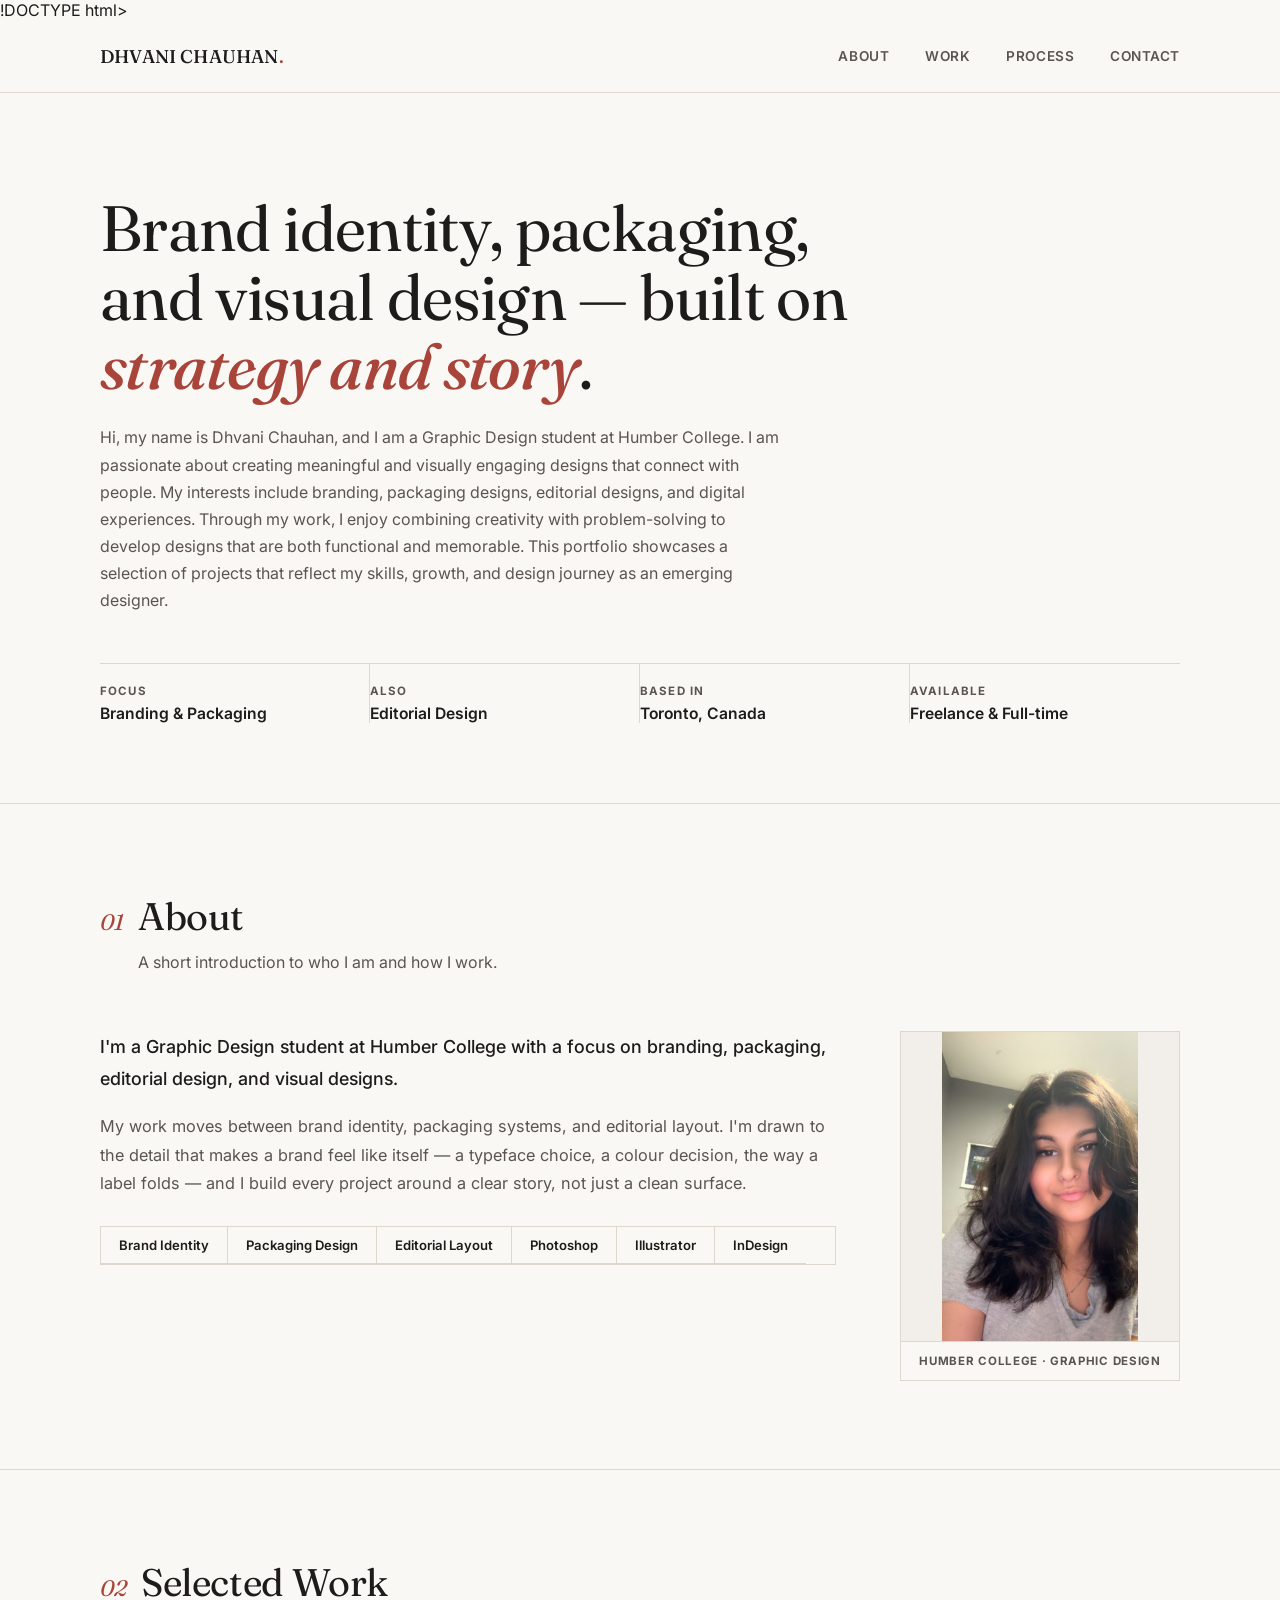
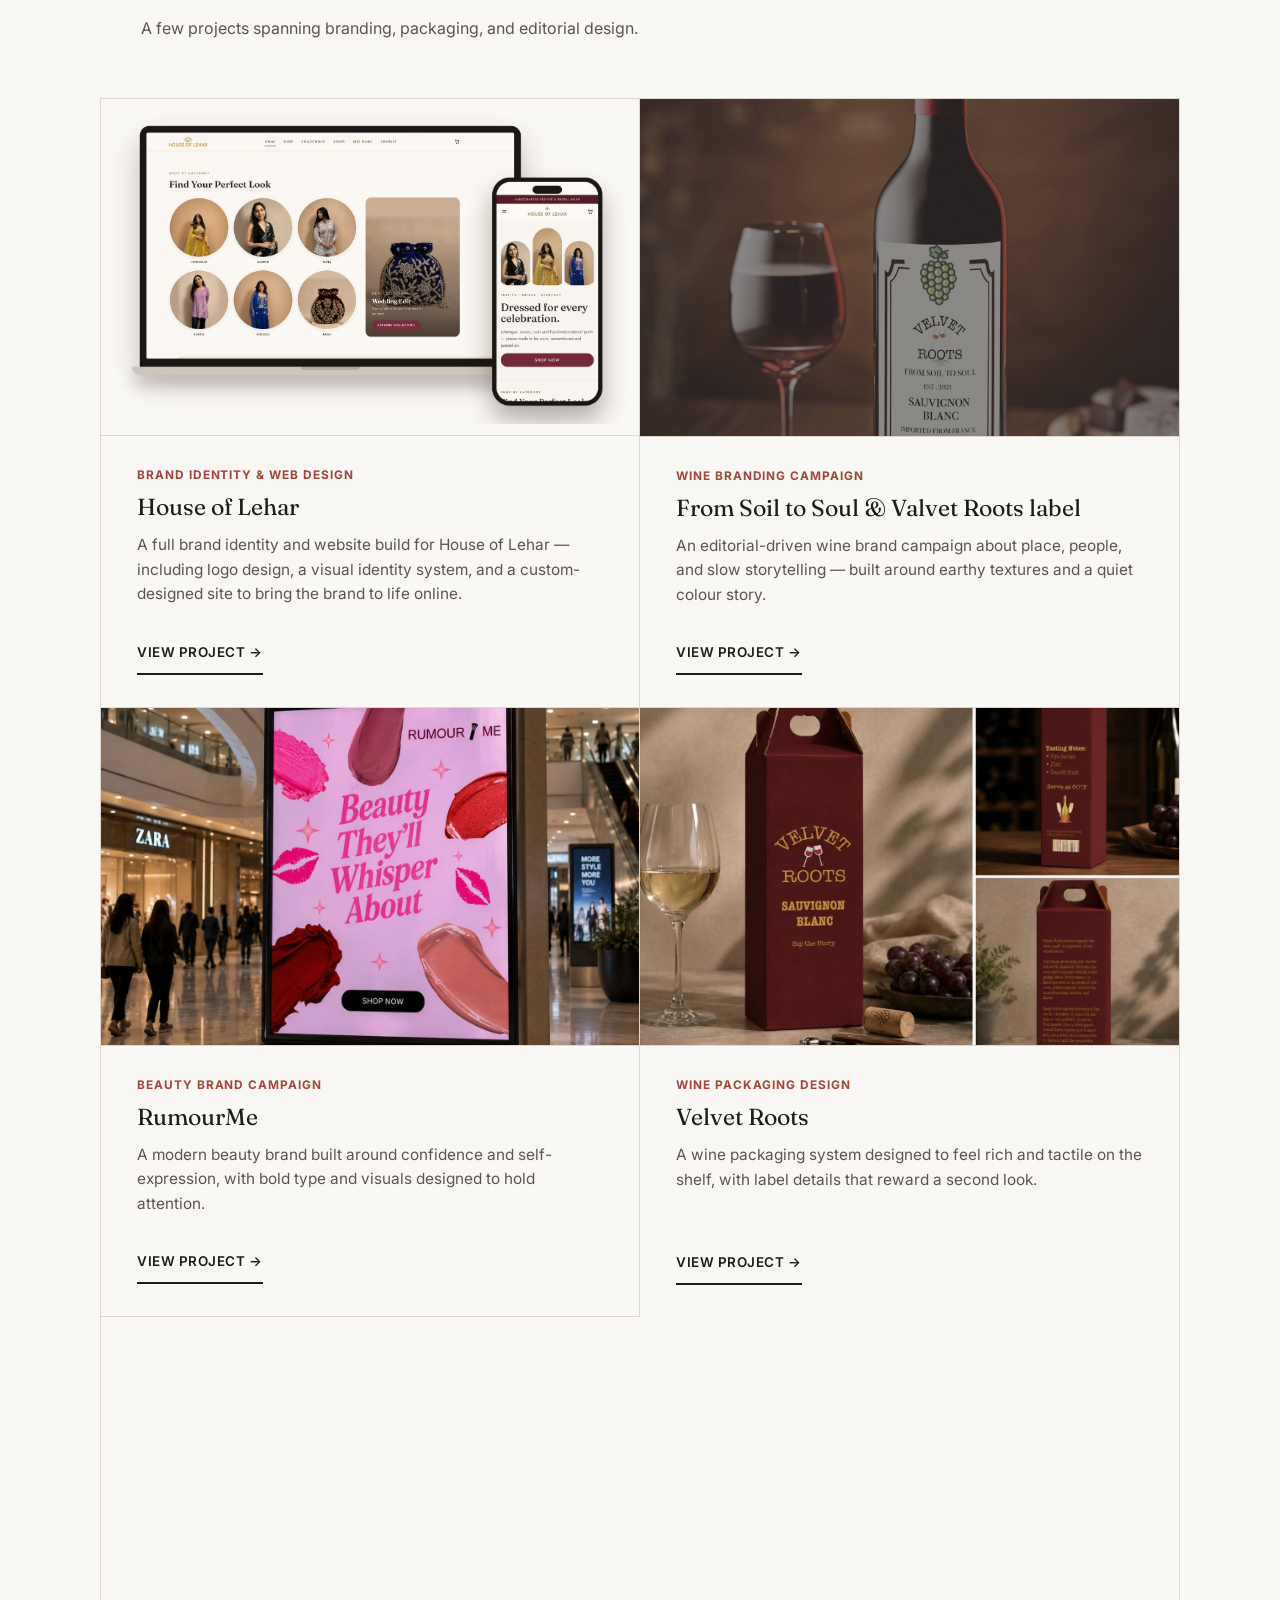
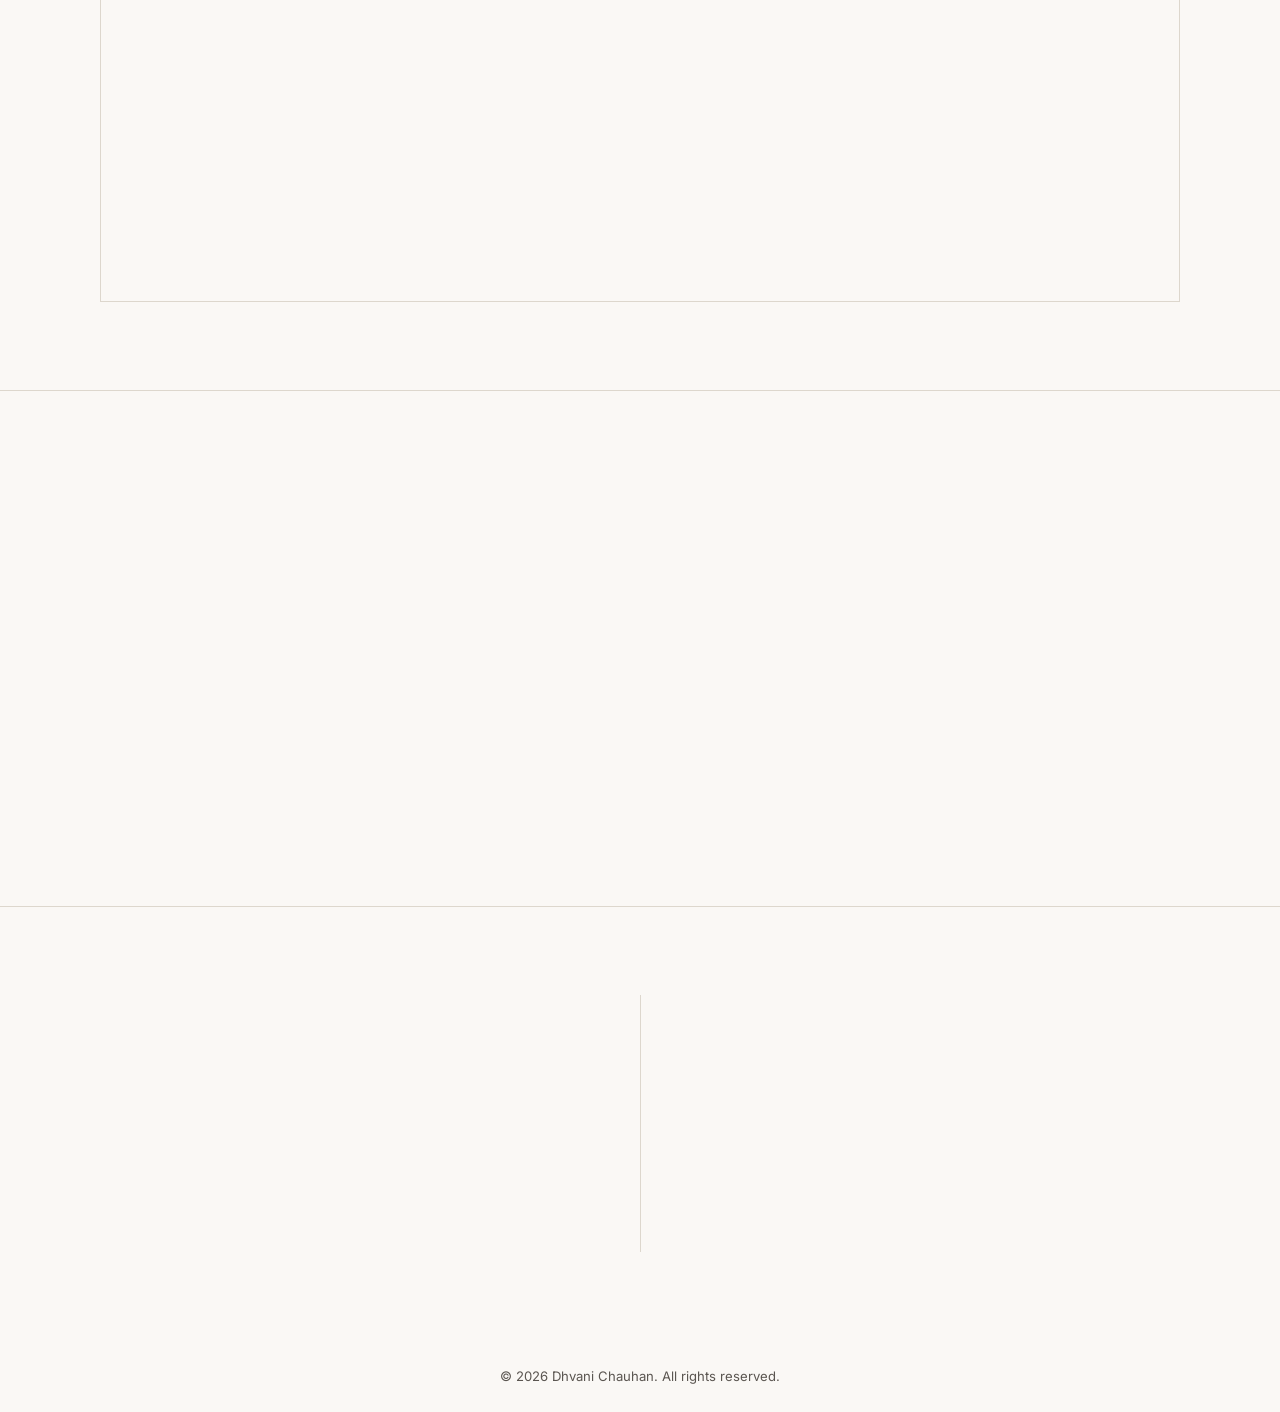
==== commit 8a77931c: "Update index.html" ====
--- a/index.html
+++ b/index.html
@@ -1,4 +1,4 @@
-<!DOCTYPE html>
+!DOCTYPE html>
 <html lang="en">
 <head>
 <meta charset="UTF-8">
@@ -212,65 +212,89 @@
   .reveal{opacity:0; transform:translateY(18px); transition:opacity .6s ease, transform .6s ease;}
   .reveal.in{opacity:1; transform:translateY(0);}
 
+  /* ── Hamburger button ── */
+  .hamburger{
+    display:none; flex-direction:column; justify-content:center;
+    gap:5px; cursor:pointer; padding:4px; background:none; border:none; z-index:100;
+  }
+  .hamburger span{
+    display:block; width:22px; height:2px;
+    background:var(--ink); transition:transform .3s ease, opacity .3s ease;
+  }
+  .hamburger.open span:nth-child(1){transform:translateY(7px) rotate(45deg);}
+  .hamburger.open span:nth-child(2){opacity:0;}
+  .hamburger.open span:nth-child(3){transform:translateY(-7px) rotate(-45deg);}
+
+  /* Mobile slide-down menu */
+  .mobile-menu{
+    display:none; position:fixed; top:72px; left:0; right:0;
+    background:var(--paper); border-bottom:1px solid var(--line);
+    flex-direction:column; padding:16px 24px 24px;
+    z-index:49; box-shadow:0 8px 24px rgba(30,28,26,0.12);
+  }
+  .mobile-menu.open{display:flex;}
+  .mobile-menu a{
+    font-size:0.9rem; font-weight:600; letter-spacing:0.06em; text-transform:uppercase;
+    color:var(--ink-soft); padding:14px 0; border-bottom:1px solid var(--line); transition:color .2s;
+  }
+  .mobile-menu a:last-child{border-bottom:none; padding-bottom:0;}
+  .mobile-menu a:hover{color:var(--accent);}
+  .mobile-menu .mob-resume{
+    margin-top:14px; border:1.5px solid var(--ink); color:var(--ink) !important;
+    padding:12px 20px; text-align:center;
+  }
+  .mobile-menu .mob-resume:hover{background:var(--ink); color:var(--paper) !important;}
+
+  /* ── Tablet (≤900px) ── */
   @media (max-width:900px){
+    .wrap{padding:0 24px;}
+    .hamburger{display:flex;}
+    .navlinks{display:none;}
     .hero-main{padding:60px 0 40px;}
     .hero-stats{grid-template-columns:repeat(2, 1fr); row-gap:20px;}
     .side-stat{border-right:none; border-bottom:1px solid var(--line); padding:0 0 20px;}
     .side-stat:nth-child(odd){border-right:1px solid var(--line); padding-right:20px;}
     .about-section-grid{grid-template-columns:1fr; gap:28px;}
-    .frame{width:140px; margin:0 auto;}
+    .frame{width:200px; margin:0 auto;}
     .pin-grid{grid-template-columns:1fr;}
     .pcard{border-right:none !important;}
+    .pin-grid .pcard:nth-last-child(-n+2){border-bottom:1px solid var(--line);}
+    .pin-grid .pcard:last-child{border-bottom:none;}
     .process-row{grid-template-columns:repeat(2,1fr);}
     .process-step{border-bottom:1px solid var(--line);}
     .contact-grid{grid-template-columns:1fr;}
     .contact-divider{display:none;}
     .contact-right{padding-left:0; margin-top:36px;}
     .contact-left{padding-right:0;}
-    .navlinks{display:none;}
-  }
-
-  /* ── HAMBURGER MENU ── */
-  .hamburger{
-    display:none; flex-direction:column; justify-content:center;
-    gap:5px; cursor:pointer; padding:4px; background:none; border:none;
-    z-index:100;
-  }
-  .hamburger span{
-    display:block; width:22px; height:2px;
-    background:var(--ink); transition:transform .3s ease, opacity .3s ease;
-  }
-  .hamburger.open span:nth-child(1){transform:translateY(7px) rotate(45deg);}
-  .hamburger.open span:nth-child(2){opacity:0;}
-  .hamburger.open span:nth-child(3){transform:translateY(-7px) rotate(-45deg);}
-  .mobile-menu{
-    display:none; position:fixed; top:72px; left:0; right:0;
-    background:var(--paper); border-bottom:1px solid var(--line);
-    flex-direction:column; padding:16px 24px 24px;
-    z-index:49; box-shadow:0 8px 24px rgba(30,28,26,0.12);
-  }
-  .mobile-menu.open{display:flex;}
-  .mobile-menu a{
-    font-size:0.9rem; font-weight:600; letter-spacing:0.06em;
-    text-transform:uppercase; color:var(--ink-soft);
-    padding:14px 0; border-bottom:1px solid var(--line); transition:color .2s;
-  }
-  .mobile-menu a:last-child{border-bottom:none; padding-bottom:0;}
-  .mobile-menu a:hover{color:var(--accent);}
-  @media (max-width:900px){
-    .hamburger{display:flex;}
-    .wrap{padding:0 24px;}
-    .pin-grid .pcard:nth-last-child(-n+2){border-bottom:1px solid var(--line);}
-    .pin-grid .pcard:last-child{border-bottom:none;}
-  }
+  }
+
+  /* ── Mobile (≤600px) ── */
   @media (max-width:600px){
     .wrap{padding:0 20px;}
     .section{padding:56px 0;}
     .hero-main{padding:44px 0 36px;}
+    h1.title{font-size:clamp(1.8rem,8vw,2.8rem);}
+    .hero-sub{font-size:0.95rem;}
+    .hero-stats{grid-template-columns:1fr 1fr; row-gap:0;}
+    .side-stat{padding:16px 12px 16px 0;}
+    .side-stat:nth-child(odd){padding-right:16px;}
+    .section-head{margin-bottom:32px; gap:10px;}
+    h2.section-title{font-size:1.6rem;}
+    .about-section-grid{gap:20px;}
+    .frame{width:160px;}
+    .about-copy p{font-size:0.97rem;}
+    .skills-row{flex-wrap:wrap;}
+    .skill-chip{font-size:0.78rem; padding:8px 12px;}
+    .pcard-body{padding:22px 20px;}
+    .pcard h3{font-size:1.2rem;}
+    .pcard p{font-size:0.92rem; margin-bottom:18px;}
+    .btn{font-size:0.8rem;}
     .process-row{grid-template-columns:1fr;}
     .process-step{border-right:none; border-bottom:1px solid var(--line);}
     .process-step:last-child{border-bottom:none;}
+    .contact-left{padding-right:0;}
     .contact-row{padding:18px 16px; flex-direction:column; align-items:flex-start; gap:4px;}
+    .contact-value{font-size:0.88rem;}
     footer{font-size:0.78rem; padding:20px 0;}
   }
 </style>
@@ -285,19 +309,9 @@
       <a href="#work">Work</a>
       <a href="#process">Process</a>
       <a href="#contact">Contact</a>
-    <button class="hamburger" id="hamburger" aria-label="Open menu">
-      <span></span><span></span><span></span>
-    </button>
     </div>
   </div>
 </nav>
-
-<div class="mobile-menu" id="mobileMenu">
-  <a href="#about" onclick="closeMobile()">About</a>
-  <a href="#work" onclick="closeMobile()">Work</a>
-  <a href="#process" onclick="closeMobile()">Process</a>
-  <a href="#contact" onclick="closeMobile()">Contact</a>
-</div>
 
 <header class="hero">
   <div class="wrap">
@@ -370,6 +384,18 @@
 
       <article class="pcard reveal">
         <div class="pcard-img-wrap">
+          <img class="pcard-img" src="assets/images/House-of-Lehar-Laptop-and-Phone.png" alt="House of Lehar brand identity and website design cover">
+        </div>
+        <div class="pcard-body">
+          <span class="pcard-meta">Brand Identity & Web Design</span>
+          <h3>House of Lehar</h3>
+          <p>A full brand identity and website build for House of Lehar — including logo design, a visual identity system, and a custom-designed site to bring the brand to life online.</p>
+          <a class="btn" href="project-house-of-lehar.html">View Project →</a>
+        </div>
+      </article>
+
+      <article class="pcard reveal">
+        <div class="pcard-img-wrap">
           <img class="pcard-img" src="assets/images/from-soil-to-soul-cover.jpg" alt="From Soil to Soul wine branding campaign cover">
         </div>
         <div class="pcard-body">
@@ -413,31 +439,6 @@
           <h3>Enemies: A Tale for Lads and Lasses</h3>
           <p>A movie poster concept balancing mood and narrative tension, using layered type and a restrained palette to set the tone.</p>
           <a class="btn" href="project-enemies.html">View Project →</a>
-        </div>
-      </article>
-
-
-      <article class="pcard reveal">
-        <div class="pcard-img-wrap">
-          <img class="pcard-img" src="assets/images/house-of-lehar-cover.jpg" alt="House of Lehar UX design cover">
-        </div>
-        <div class="pcard-body">
-          <span class="pcard-meta">UX & Web Design</span>
-          <h3>House of Lehar</h3>
-          <p>A UX and web design project for an Indian fashion e-commerce brand — built around a clear user flow and a warm, editorial visual language.</p>
-          <a class="btn" href="project-house-of-lehar.html">View Project →</a>
-        </div>
-      </article>
-
-      <article class="pcard reveal">
-        <div class="pcard-img-wrap">
-          <img class="pcard-img" src="assets/images/kapoor-flyer-mockup.jpg" alt="Kapoor Beauty Spa brand identity and flyer">
-        </div>
-        <div class="pcard-body">
-          <span class="pcard-meta">Brand Identity &amp; Print Design</span>
-          <h3>Kapoor Beauty Spa</h3>
-          <p>A complete brand identity for a local beauty spa — from logo concept through to a printed grand opening flyer.</p>
-          <a class="btn" href="project-kapoor-beauty-spa.html">View Project →</a>
         </div>
       </article>
 
@@ -512,13 +513,25 @@
 <footer>
   © 2026 Dhvani Chauhan. All rights reserved.
 </footer>
+
+<script>
+  const reveals = document.querySelectorAll('.reveal');
+  const obs = new IntersectionObserver((entries)=>{
+    entries.forEach(e=>{ if(e.isIntersecting){ e.target.classList.add('in'); } });
+  }, {threshold:0.15});
+  reveals.forEach(el=>obs.observe(el));
+</script>
+
+
 <script>
   const hamburger = document.getElementById('hamburger');
   const mobileMenu = document.getElementById('mobileMenu');
-  hamburger.addEventListener('click', () => {
-    hamburger.classList.toggle('open');
-    mobileMenu.classList.toggle('open');
-  });
+  if(hamburger){
+    hamburger.addEventListener('click', () => {
+      hamburger.classList.toggle('open');
+      mobileMenu.classList.toggle('open');
+    });
+  }
   function closeMobile(){
     hamburger.classList.remove('open');
     mobileMenu.classList.remove('open');
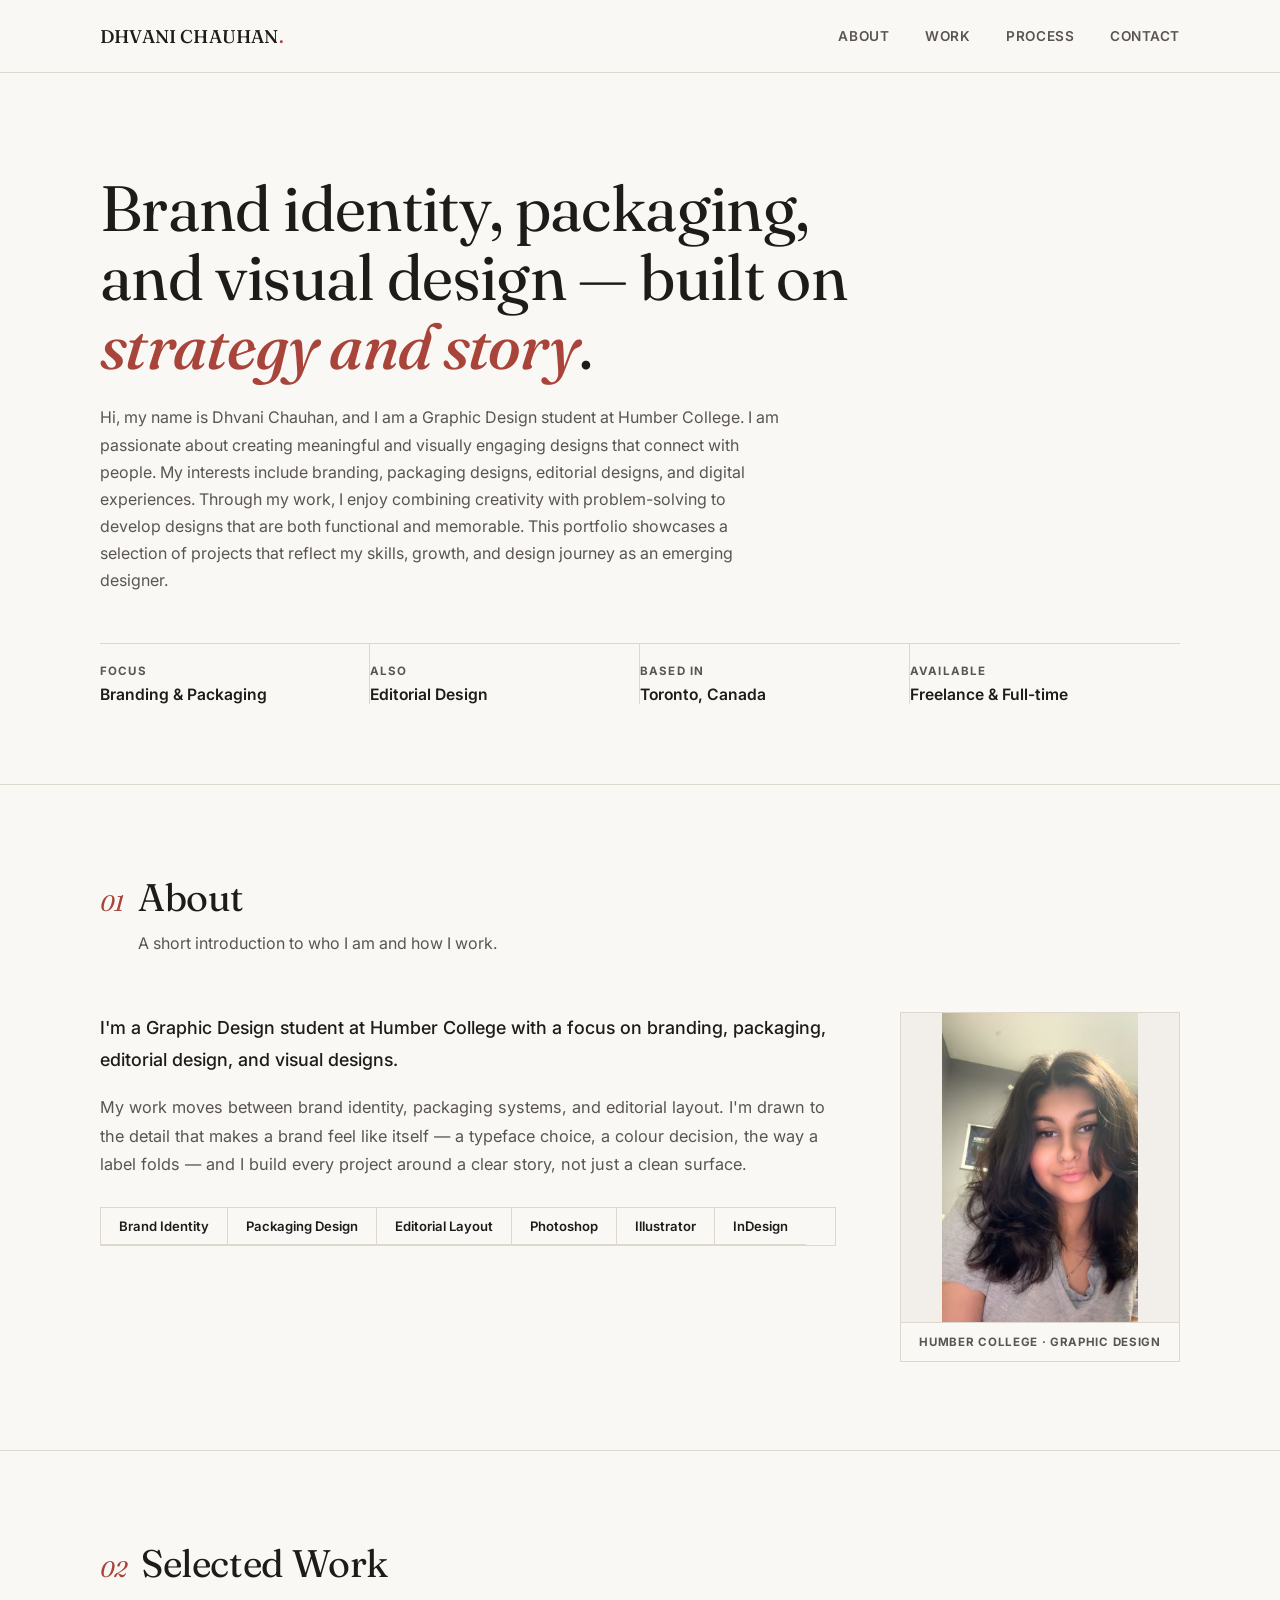
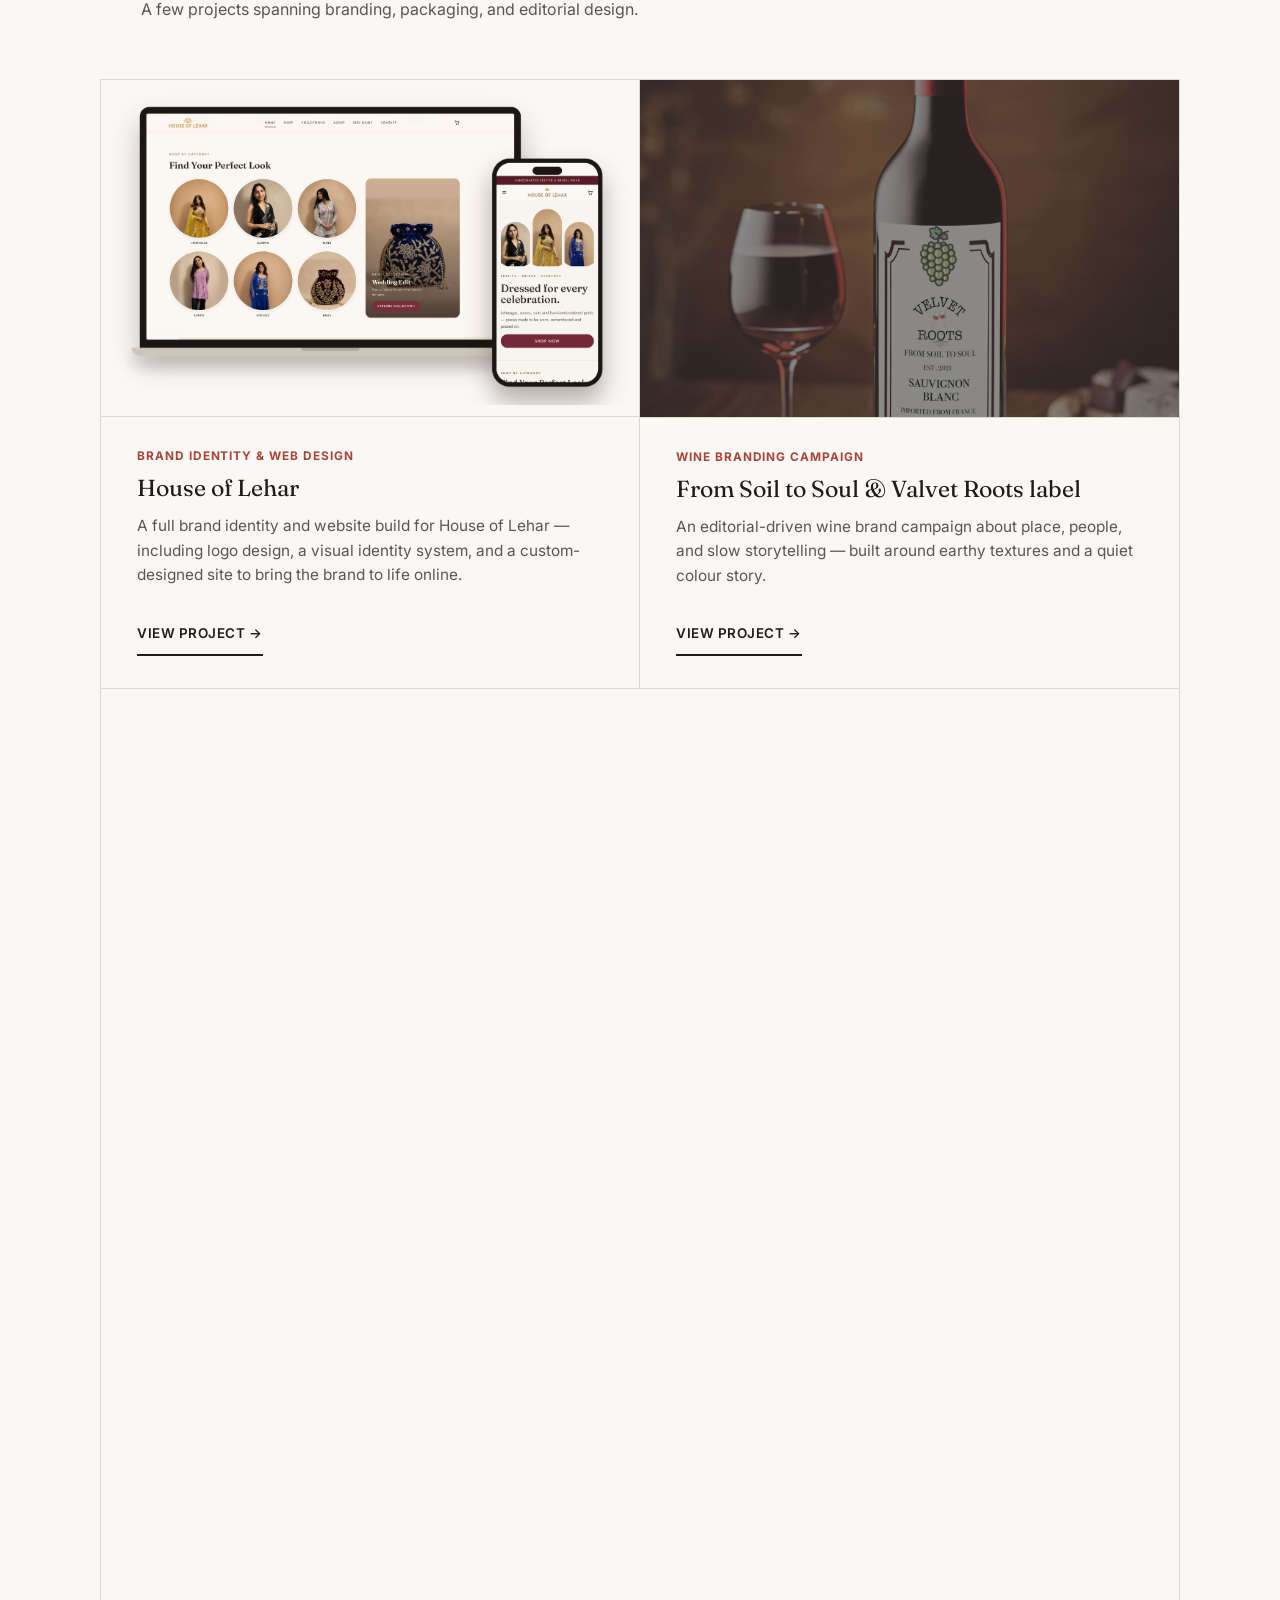
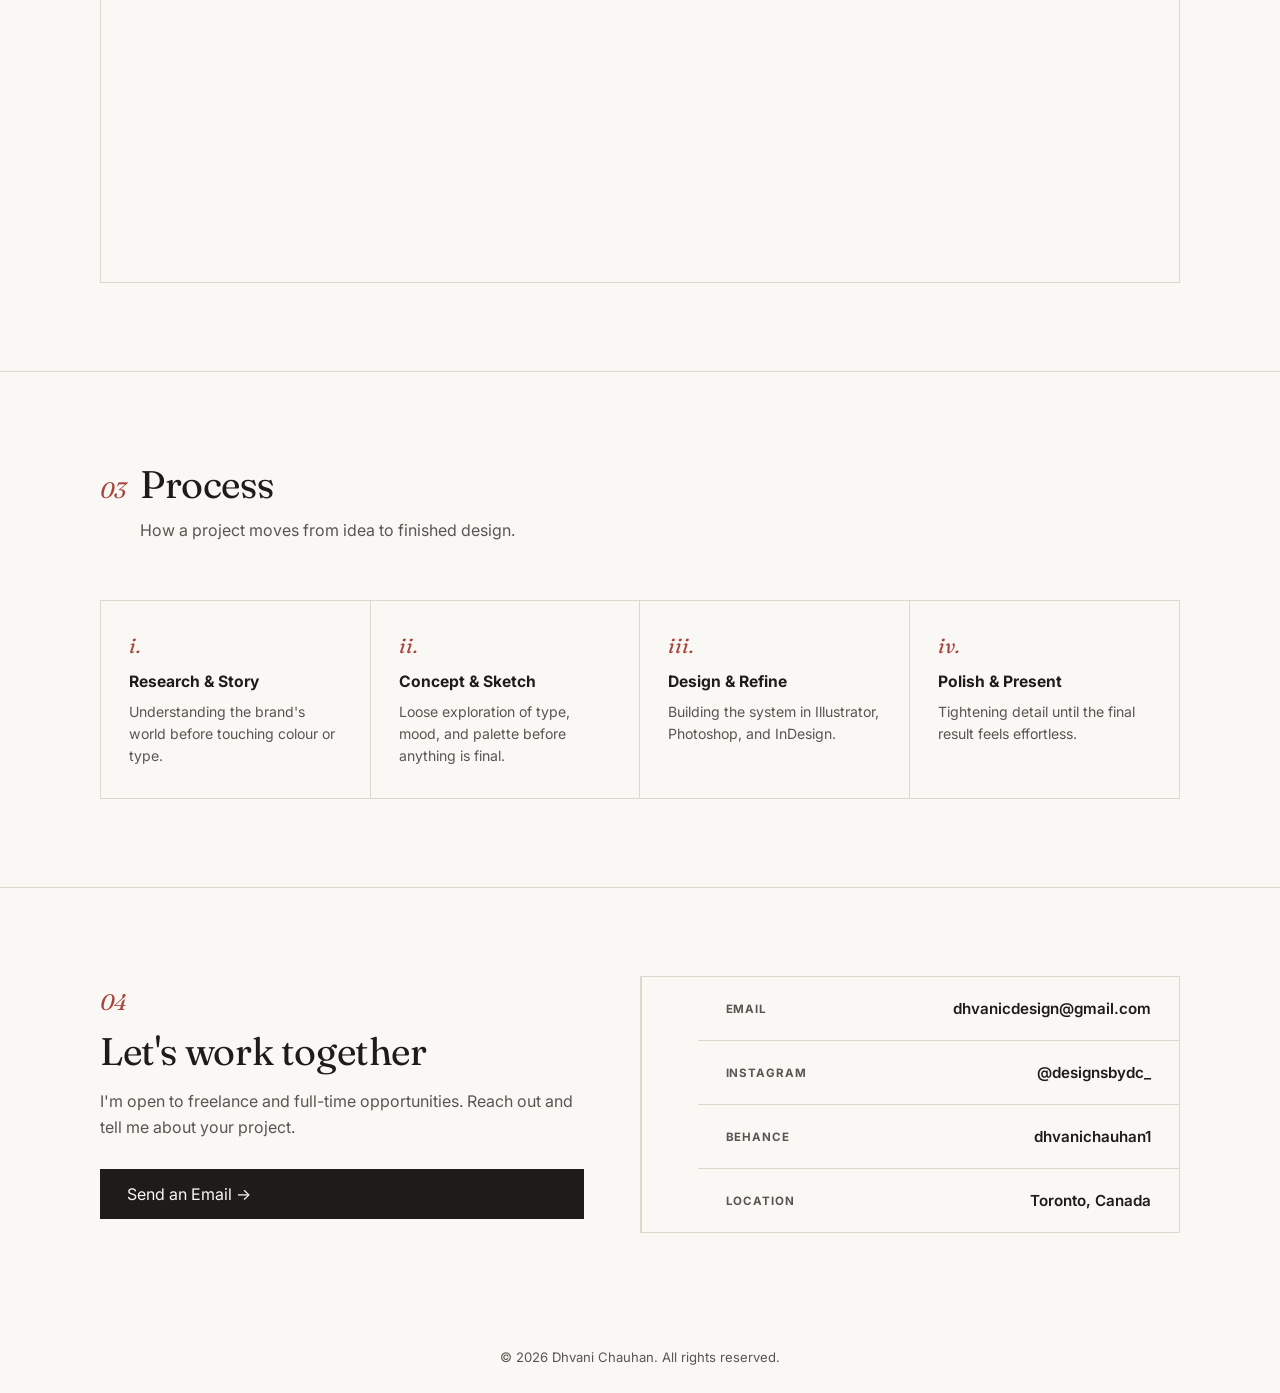
==== commit a780fbe1: "Update index.html" ====
--- a/index.html
+++ b/index.html
@@ -1,4 +1,4 @@
-!DOCTYPE html>
+<!DOCTYPE html>
 <html lang="en">
 <head>
 <meta charset="UTF-8">
@@ -309,9 +309,19 @@
       <a href="#work">Work</a>
       <a href="#process">Process</a>
       <a href="#contact">Contact</a>
+    <button class="hamburger" id="hamburger" aria-label="Open menu">
+      <span></span><span></span><span></span>
+    </button>
     </div>
   </div>
 </nav>
+
+<div class="mobile-menu" id="mobileMenu">
+  <a href="#about" onclick="closeMobile()">About</a>
+  <a href="#work" onclick="closeMobile()">Work</a>
+  <a href="#process" onclick="closeMobile()">Process</a>
+  <a href="#contact" onclick="closeMobile()">Contact</a>
+</div>
 
 <header class="hero">
   <div class="wrap">
@@ -442,6 +452,18 @@
         </div>
       </article>
 
+      <article class="pcard reveal">
+        <div class="pcard-img-wrap">
+          <img class="pcard-img" src="assets/images/kapoor-flyer-mockup.jpg" alt="Kapoor Beauty Spa brand identity and flyer">
+        </div>
+        <div class="pcard-body">
+          <span class="pcard-meta">Brand Identity &amp; Print Design</span>
+          <h3>Kapoor Beauty Spa</h3>
+          <p>A complete brand identity for a local beauty spa — from logo concept through to a printed grand opening flyer.</p>
+          <a class="btn" href="project-kapoor-beauty-spa.html">View Project →</a>
+        </div>
+      </article>
+
     </div>
   </div>
 </section>
